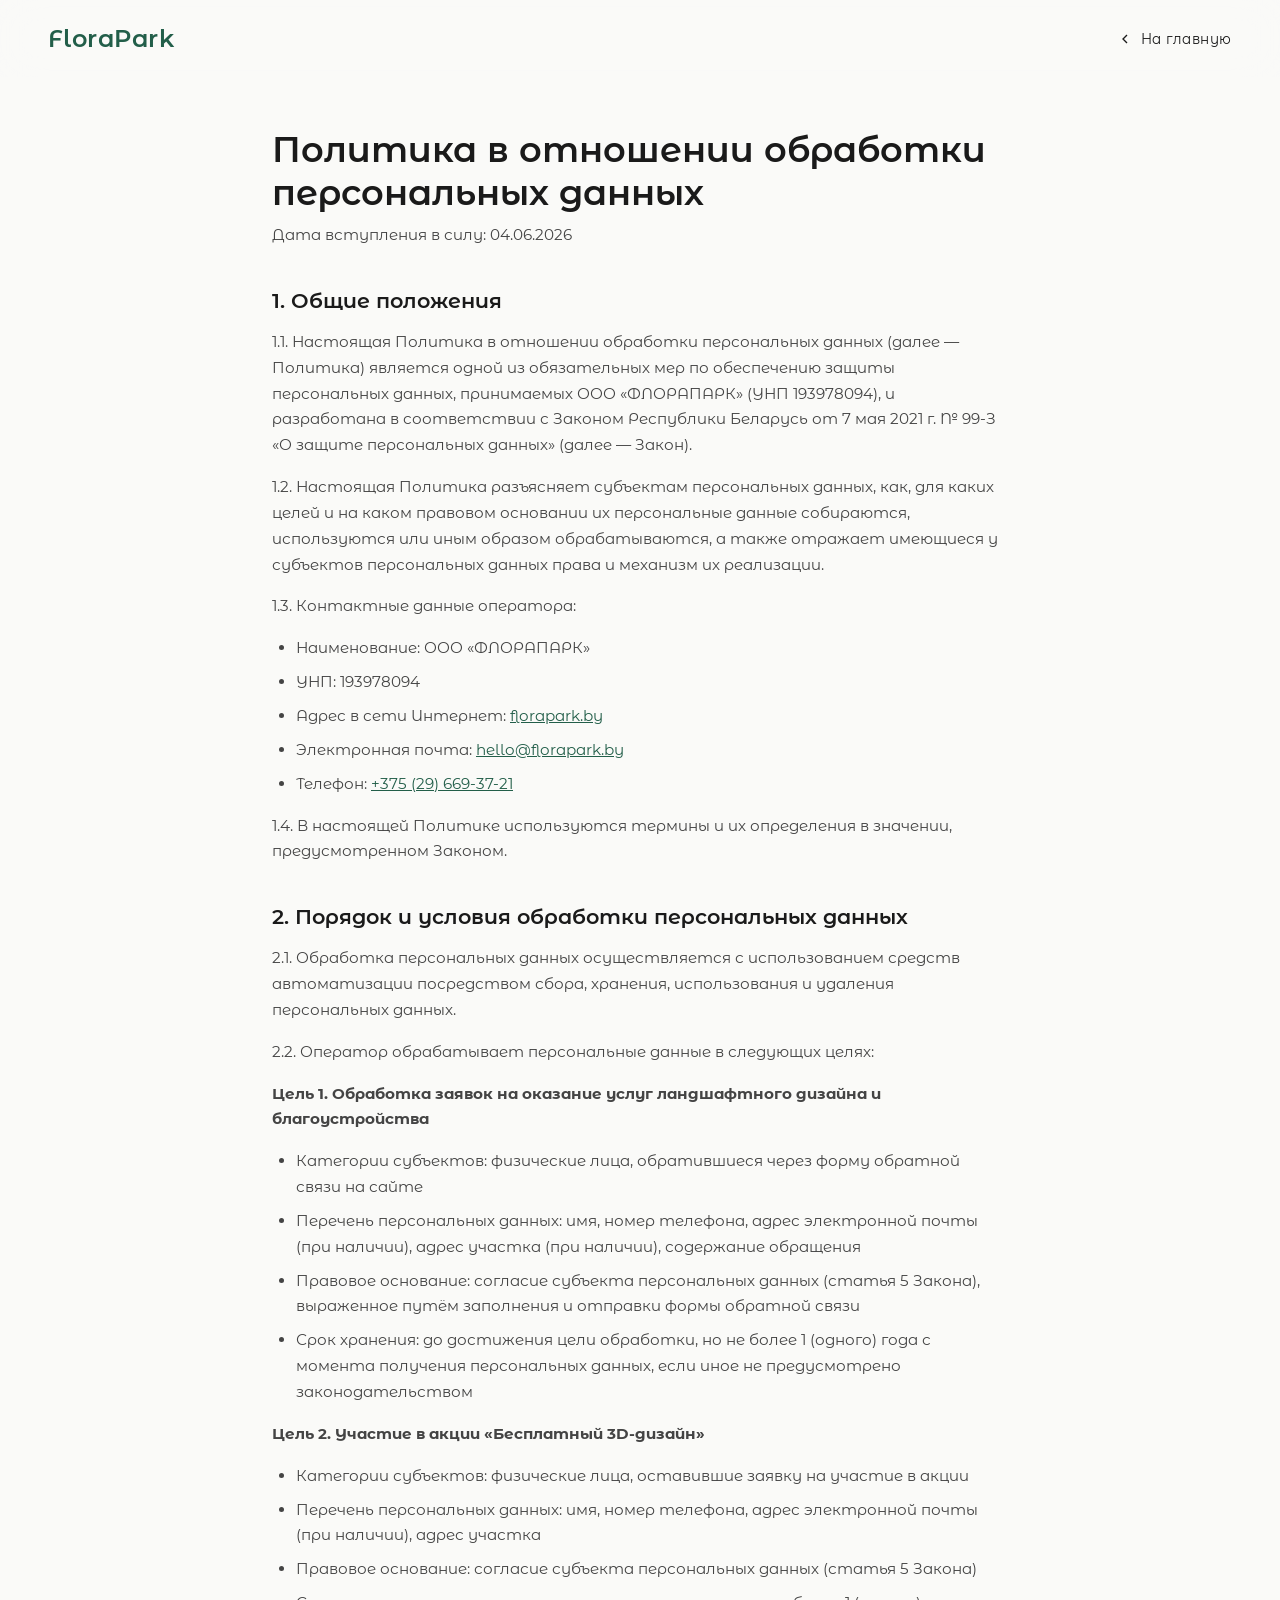
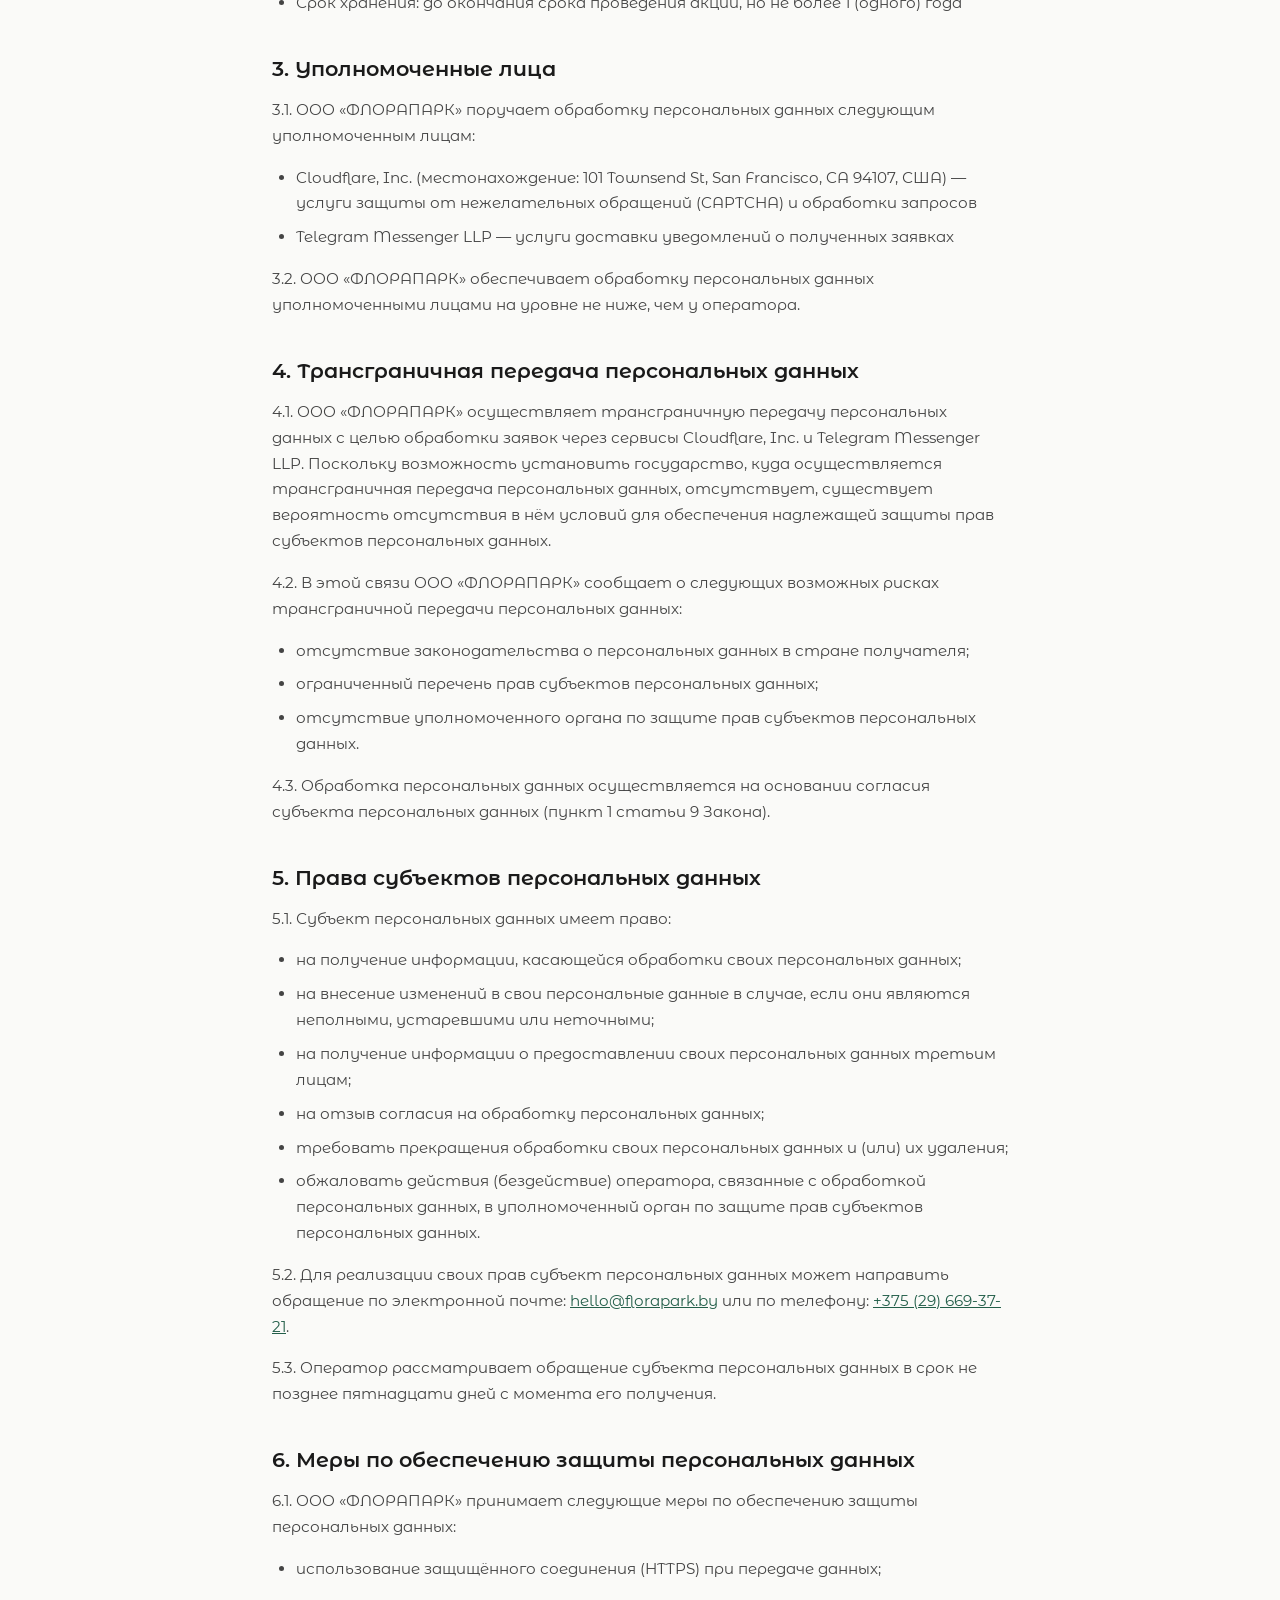
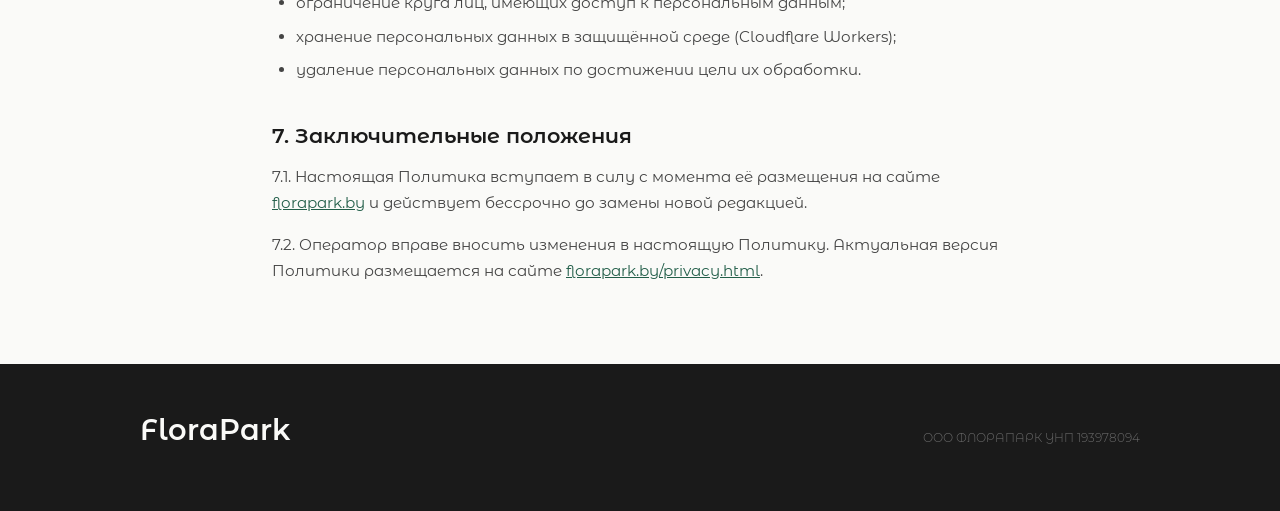
==== privacy.html @ b3382fd6 "Add privacy policy page per Belarus data protection law - Create privacy.html based on Belarus Law N" ====
<!DOCTYPE html>
<html lang="ru">
<head>
    <meta charset="UTF-8">
    <meta name="viewport" content="width=device-width, initial-scale=1.0">
    <title>Политика конфиденциальности — FloraPark</title>
    <meta name="robots" content="noindex, nofollow">
    <link rel="preconnect" href="https://fonts.googleapis.com">
    <link rel="preconnect" href="https://fonts.gstatic.com" crossorigin>
    <link href="https://fonts.googleapis.com/css2?family=Montserrat+Alternates:wght@300;400;500;600;700&display=swap" rel="stylesheet">
    <link rel="stylesheet" href="styles.css">
    <style>
        .privacy-page {
            max-width: 800px;
            margin: 0 auto;
            padding: 8rem 2rem 4rem;
            color: var(--black);
        }
        .privacy-page h1 {
            font-family: var(--font);
            font-size: 2.2rem;
            font-weight: 600;
            margin-bottom: 0.5rem;
        }
        .privacy-date {
            font-size: 0.9rem;
            color: #888;
            margin-bottom: 3rem;
        }
        .privacy-page h2 {
            font-family: var(--font);
            font-size: 1.3rem;
            font-weight: 600;
            margin-top: 2.5rem;
            margin-bottom: 1rem;
        }
        .privacy-page p,
        .privacy-page li {
            font-family: var(--font);
            font-size: 0.95rem;
            line-height: 1.7;
            color: #444;
            margin-bottom: 1rem;
        }
        .privacy-page ul {
            padding-left: 1.5rem;
            margin-bottom: 1rem;
        }
        .privacy-page li {
            margin-bottom: 0.5rem;
        }
        .privacy-page a {
            color: var(--green);
        }
    </style>
</head>
<body>

    <nav class="nav nav--solid">
        <a href="index.html" class="nav-logo">FloraPark</a>
        <a href="index.html" class="nav-back">
            <svg width="16" height="16" viewBox="0 0 24 24" fill="none" stroke="currentColor" stroke-width="2"><polyline points="15 18 9 12 15 6"/></svg>
            На главную
        </a>
    </nav>

    <div class="privacy-page">
        <h1>Политика в отношении обработки персональных данных</h1>
        <p class="privacy-date">Дата вступления в силу: 04.06.2026</p>

        <h2>1. Общие положения</h2>
        <p>1.1. Настоящая Политика в отношении обработки персональных данных (далее — Политика) является одной из обязательных мер по обеспечению защиты персональных данных, принимаемых ООО «ФЛОРАПАРК» (УНП 193978094), и разработана в соответствии с Законом Республики Беларусь от 7 мая 2021 г. № 99-З «О защите персональных данных» (далее — Закон).</p>
        <p>1.2. Настоящая Политика разъясняет субъектам персональных данных, как, для каких целей и на каком правовом основании их персональные данные собираются, используются или иным образом обрабатываются, а также отражает имеющиеся у субъектов персональных данных права и механизм их реализации.</p>
        <p>1.3. Контактные данные оператора:</p>
        <ul>
            <li>Наименование: ООО «ФЛОРАПАРК»</li>
            <li>УНП: 193978094</li>
            <li>Адрес в сети Интернет: <a href="https://florapark.by">florapark.by</a></li>
            <li>Электронная почта: <a href="mailto:hello@florapark.by">hello@florapark.by</a></li>
            <li>Телефон: <a href="tel:+375296693721">+375 (29) 669-37-21</a></li>
        </ul>
        <p>1.4. В настоящей Политике используются термины и их определения в значении, предусмотренном Законом.</p>

        <h2>2. Порядок и условия обработки персональных данных</h2>
        <p>2.1. Обработка персональных данных осуществляется с использованием средств автоматизации посредством сбора, хранения, использования и удаления персональных данных.</p>
        <p>2.2. Оператор обрабатывает персональные данные в следующих целях:</p>

        <p><strong>Цель 1. Обработка заявок на оказание услуг ландшафтного дизайна и благоустройства</strong></p>
        <ul>
            <li>Категории субъектов: физические лица, обратившиеся через форму обратной связи на сайте</li>
            <li>Перечень персональных данных: имя, номер телефона, адрес электронной почты (при наличии), адрес участка (при наличии), содержание обращения</li>
            <li>Правовое основание: согласие субъекта персональных данных (статья 5 Закона), выраженное путём заполнения и отправки формы обратной связи</li>
            <li>Срок хранения: до достижения цели обработки, но не более 1 (одного) года с момента получения персональных данных, если иное не предусмотрено законодательством</li>
        </ul>

        <p><strong>Цель 2. Участие в акции «Бесплатный 3D-дизайн»</strong></p>
        <ul>
            <li>Категории субъектов: физические лица, оставившие заявку на участие в акции</li>
            <li>Перечень персональных данных: имя, номер телефона, адрес электронной почты (при наличии), адрес участка</li>
            <li>Правовое основание: согласие субъекта персональных данных (статья 5 Закона)</li>
            <li>Срок хранения: до окончания срока проведения акции, но не более 1 (одного) года</li>
        </ul>

        <h2>3. Уполномоченные лица</h2>
        <p>3.1. ООО «ФЛОРАПАРК» поручает обработку персональных данных следующим уполномоченным лицам:</p>
        <ul>
            <li>Cloudflare, Inc. (местонахождение: 101 Townsend St, San Francisco, CA 94107, США) — услуги защиты от нежелательных обращений (CAPTCHA) и обработки запросов</li>
            <li>Telegram Messenger LLP — услуги доставки уведомлений о полученных заявках</li>
        </ul>
        <p>3.2. ООО «ФЛОРАПАРК» обеспечивает обработку персональных данных уполномоченными лицами на уровне не ниже, чем у оператора.</p>

        <h2>4. Трансграничная передача персональных данных</h2>
        <p>4.1. ООО «ФЛОРАПАРК» осуществляет трансграничную передачу персональных данных с целью обработки заявок через сервисы Cloudflare, Inc. и Telegram Messenger LLP. Поскольку возможность установить государство, куда осуществляется трансграничная передача персональных данных, отсутствует, существует вероятность отсутствия в нём условий для обеспечения надлежащей защиты прав субъектов персональных данных.</p>
        <p>4.2. В этой связи ООО «ФЛОРАПАРК» сообщает о следующих возможных рисках трансграничной передачи персональных данных:</p>
        <ul>
            <li>отсутствие законодательства о персональных данных в стране получателя;</li>
            <li>ограниченный перечень прав субъектов персональных данных;</li>
            <li>отсутствие уполномоченного органа по защите прав субъектов персональных данных.</li>
        </ul>
        <p>4.3. Обработка персональных данных осуществляется на основании согласия субъекта персональных данных (пункт 1 статьи 9 Закона).</p>

        <h2>5. Права субъектов персональных данных</h2>
        <p>5.1. Субъект персональных данных имеет право:</p>
        <ul>
            <li>на получение информации, касающейся обработки своих персональных данных;</li>
            <li>на внесение изменений в свои персональные данные в случае, если они являются неполными, устаревшими или неточными;</li>
            <li>на получение информации о предоставлении своих персональных данных третьим лицам;</li>
            <li>на отзыв согласия на обработку персональных данных;</li>
            <li>требовать прекращения обработки своих персональных данных и (или) их удаления;</li>
            <li>обжаловать действия (бездействие) оператора, связанные с обработкой персональных данных, в уполномоченный орган по защите прав субъектов персональных данных.</li>
        </ul>
        <p>5.2. Для реализации своих прав субъект персональных данных может направить обращение по электронной почте: <a href="mailto:hello@florapark.by">hello@florapark.by</a> или по телефону: <a href="tel:+375296693721">+375 (29) 669-37-21</a>.</p>
        <p>5.3. Оператор рассматривает обращение субъекта персональных данных в срок не позднее пятнадцати дней с момента его получения.</p>

        <h2>6. Меры по обеспечению защиты персональных данных</h2>
        <p>6.1. ООО «ФЛОРАПАРК» принимает следующие меры по обеспечению защиты персональных данных:</p>
        <ul>
            <li>использование защищённого соединения (HTTPS) при передаче данных;</li>
            <li>ограничение круга лиц, имеющих доступ к персональным данным;</li>
            <li>хранение персональных данных в защищённой среде (Cloudflare Workers);</li>
            <li>удаление персональных данных по достижении цели их обработки.</li>
        </ul>

        <h2>7. Заключительные положения</h2>
        <p>7.1. Настоящая Политика вступает в силу с момента её размещения на сайте <a href="https://florapark.by">florapark.by</a> и действует бессрочно до замены новой редакцией.</p>
        <p>7.2. Оператор вправе вносить изменения в настоящую Политику. Актуальная версия Политики размещается на сайте <a href="https://florapark.by/privacy.html">florapark.by/privacy.html</a>.</p>
    </div>

    <footer class="footer footer--compact">
        <div class="footer-inner">
            <div class="footer-brand">FloraPark</div>
            <p class="footer-copy">ООО ФЛОРАПАРК УНП 193978094</p>
        </div>
    </footer>

</body>
</html>
---- styles.css ----
/* ═══════════════════════════════════════════
   FloraPark — Shared Styles
   ═══════════════════════════════════════════ */

*, *::before, *::after {
    margin: 0;
    padding: 0;
    box-sizing: border-box;
}

:root {
    --green: #225E49;
    --green-light: #2a7359;
    --green-dark: #1a4a3a;
    --white: #FAFAF8;
    --off-white: #F2F0EC;
    --black: #1A1A1A;
    --gray: #6B6B6B;
    --gray-light: #B8B8B8;
    --border: #E5E3DF;
    --font: 'Montserrat Alternates', system-ui, sans-serif;
}

html {
    scroll-behavior: smooth;
    font-size: 16px;
}

body {
    font-family: var(--font);
    color: var(--black);
    background: var(--white);
    overflow-x: hidden;
    -webkit-font-smoothing: antialiased;
}


/* ─── NAV (shared) ─── */

.nav {
    position: fixed;
    top: 0;
    left: 0;
    width: 100%;
    z-index: 100;
    padding: 1.5rem 3rem;
    display: flex;
    justify-content: space-between;
    align-items: center;
    transition: background 0.5s cubic-bezier(0.22, 1, 0.36, 1),
                backdrop-filter 0.5s cubic-bezier(0.22, 1, 0.36, 1);
}

.nav.scrolled,
.nav.nav--solid {
    background: rgba(250, 250, 248, 0.85);
    backdrop-filter: blur(20px);
    -webkit-backdrop-filter: blur(20px);
}

.nav-logo {
    font-family: var(--font);
    font-size: 1.5rem;
    font-weight: 600;
    color: var(--white);
    letter-spacing: 0.02em;
    text-decoration: none;
    transition: color 0.4s;
}

.nav.scrolled .nav-logo,
.nav.nav--solid .nav-logo {
    color: var(--green);
}

.nav-links {
    display: flex;
    gap: 2.5rem;
    list-style: none;
}

.nav-links a {
    font-size: 0.85rem;
    font-weight: 400;
    color: rgba(255,255,255,0.8);
    text-decoration: none;
    letter-spacing: 0.06em;
    text-transform: uppercase;
    position: relative;
    transition: color 0.4s;
}

.nav.scrolled .nav-links a,
.nav.nav--solid .nav-links a {
    color: var(--black);
}

.nav-links a::after {
    content: '';
    position: absolute;
    bottom: -4px;
    left: 0;
    width: 0;
    height: 1px;
    background: currentColor;
    transition: width 0.4s cubic-bezier(0.22, 1, 0.36, 1);
}

.nav-links a:hover::after {
    width: 100%;
}

.nav-back {
    display: inline-flex;
    align-items: center;
    gap: 0.5rem;
    font-size: 0.85rem;
    font-weight: 400;
    color: var(--black);
    text-decoration: none;
    letter-spacing: 0.04em;
    transition: color 0.3s;
}

.nav-back:hover {
    color: var(--green);
}

.nav-back svg {
    transition: transform 0.3s cubic-bezier(0.22, 1, 0.36, 1);
}

.nav-back:hover svg {
    transform: translateX(-3px);
}


/* ─── HERO (index) ─── */

.hero {
    position: relative;
    height: 100vh;
    height: 100dvh;
    display: flex;
    align-items: center;
    justify-content: center;
    overflow: hidden;
}

.hero-video {
    position: absolute;
    inset: 0;
    width: 100%;
    height: 100%;
    object-fit: cover;
    z-index: 0;
}

.hero-overlay {
    position: absolute;
    inset: 0;
    background: linear-gradient(
        to bottom,
        rgba(26, 26, 26, 0.3) 0%,
        rgba(34, 94, 73, 0.35) 50%,
        rgba(26, 26, 26, 0.6) 100%
    );
    z-index: 1;
}

.hero-content {
    position: relative;
    z-index: 2;
    text-align: center;
    max-width: 900px;
    padding: 0 2rem;
}

.hero-tagline {
    font-size: 0.75rem;
    font-weight: 400;
    letter-spacing: 0.25em;
    text-transform: uppercase;
    color: rgba(255,255,255,0.65);
    margin-bottom: 2rem;
    opacity: 0;
    transform: translateY(20px);
}

.hero-title {
    font-size: clamp(2.8rem, 6vw, 5.5rem);
    font-weight: 300;
    line-height: 1.1;
    color: var(--white);
    margin-bottom: 2rem;
}

.hero-title .line {
    display: block;
    overflow: hidden;
}

.hero-title .line-inner {
    display: block;
    opacity: 0;
    transform: translateY(100%);
}

.hero-subtitle {
    font-size: 1.1rem;
    font-weight: 300;
    color: rgba(255,255,255,0.7);
    max-width: 500px;
    margin: 0 auto 3rem;
    line-height: 1.7;
    opacity: 0;
    transform: translateY(20px);
}

.hero-cta {
    display: inline-flex;
    align-items: center;
    gap: 0.75rem;
    padding: 1rem 2.5rem;
    border: 1px solid rgba(255,255,255,0.3);
    color: var(--white);
    text-decoration: none;
    font-size: 0.85rem;
    font-weight: 400;
    letter-spacing: 0.08em;
    text-transform: uppercase;
    transition: all 0.5s cubic-bezier(0.22, 1, 0.36, 1);
    opacity: 0;
    transform: translateY(20px);
    position: relative;
    overflow: hidden;
}

.hero-cta::before {
    content: '';
    position: absolute;
    inset: 0;
    background: var(--white);
    transform: scaleX(0);
    transform-origin: left;
    transition: transform 0.5s cubic-bezier(0.22, 1, 0.36, 1);
    z-index: -1;
}

.hero-cta:hover {
    color: var(--green);
    border-color: var(--white);
}

.hero-cta:hover::before {
    transform: scaleX(1);
}

.hero-cta .arrow {
    transition: transform 0.4s cubic-bezier(0.22, 1, 0.36, 1);
}

.hero-cta:hover .arrow {
    transform: translateX(4px);
}

.hero-scroll {
    position: absolute;
    bottom: 2.5rem;
    left: 50%;
    transform: translateX(-50%);
    z-index: 2;
    display: flex;
    flex-direction: column;
    align-items: center;
    gap: 0.5rem;
    opacity: 0;
}

.hero-scroll span {
    font-size: 0.65rem;
    letter-spacing: 0.15em;
    text-transform: uppercase;
    color: rgba(255,255,255,0.5);
}

.scroll-line {
    width: 1px;
    height: 40px;
    background: rgba(255,255,255,0.2);
    position: relative;
    overflow: hidden;
}

.scroll-line::after {
    content: '';
    position: absolute;
    top: -100%;
    left: 0;
    width: 100%;
    height: 100%;
    background: rgba(255,255,255,0.7);
    animation: scrollPulse 2s ease-in-out infinite;
}

@keyframes scrollPulse {
    0% { top: -100%; }
    50% { top: 100%; }
    100% { top: 100%; }
}


/* ─── SECTION COMMONS ─── */

.section {
    padding: 8rem 3rem;
}

.section-label {
    font-size: 0.7rem;
    font-weight: 500;
    letter-spacing: 0.2em;
    text-transform: uppercase;
    color: var(--green);
    margin-bottom: 1.5rem;
    opacity: 0;
    transform: translateY(20px);
}

.section-title {
    font-size: clamp(2rem, 4vw, 3.5rem);
    font-weight: 300;
    line-height: 1.15;
    color: var(--black);
    margin-bottom: 1.5rem;
    opacity: 0;
    transform: translateY(30px);
}

.section-text {
    font-size: 1rem;
    font-weight: 300;
    line-height: 1.8;
    color: var(--gray);
    max-width: 520px;
    opacity: 0;
    transform: translateY(20px);
}

.reveal {
    opacity: 0;
    transform: translateY(40px);
}

.reveal.visible {
    opacity: 1;
    transform: translateY(0);
    transition: opacity 0.8s cubic-bezier(0.22, 1, 0.36, 1),
                transform 0.8s cubic-bezier(0.22, 1, 0.36, 1);
}


/* ─── ABOUT ─── */

.about {
    background: var(--white);
}

.about-grid {
    max-width: 1200px;
    margin: 0 auto;
    display: grid;
    grid-template-columns: 1fr 1fr;
    gap: 6rem;
    align-items: center;
}

.about-visual {
    position: relative;
    aspect-ratio: 3/4;
    overflow: hidden;
    border-radius: 2px;
}

.about-visual-inner {
    width: 100%;
    height: 100%;
    background: var(--green);
    display: flex;
    align-items: center;
    justify-content: center;
    position: relative;
}

.about-visual svg {
    width: 60%;
    height: auto;
    opacity: 0.15;
}

.about-stat {
    position: absolute;
    bottom: 2rem;
    left: 2rem;
    right: 2rem;
    display: flex;
    gap: 2rem;
}

.stat-item {
    color: var(--white);
}

.stat-number {
    font-size: 2.5rem;
    font-weight: 300;
    line-height: 1;
    margin-bottom: 0.25rem;
}

.stat-label {
    font-size: 0.7rem;
    font-weight: 300;
    letter-spacing: 0.1em;
    text-transform: uppercase;
    opacity: 0.7;
}


/* ─── SERVICES ─── */

.services {
    background: var(--off-white);
}

.services-header {
    max-width: 1200px;
    margin: 0 auto 5rem;
}

.services-grid {
    max-width: 1200px;
    margin: 0 auto;
    display: grid;
    grid-template-columns: repeat(3, 1fr);
    gap: 1px;
    background: var(--border);
}

.service-card {
    background: var(--off-white);
    padding: 3rem 2.5rem;
    position: relative;
    overflow: hidden;
    cursor: default;
    opacity: 0;
    transform: translateY(40px);
}

.service-card::before {
    content: '';
    position: absolute;
    bottom: 0;
    left: 0;
    width: 100%;
    height: 3px;
    background: var(--green);
    transform: scaleX(0);
    transform-origin: left;
    transition: transform 0.6s cubic-bezier(0.22, 1, 0.36, 1);
}

.service-card:hover::before {
    transform: scaleX(1);
}

.service-index {
    font-size: 3rem;
    font-weight: 200;
    color: var(--border);
    line-height: 1;
    margin-bottom: 2rem;
    transition: color 0.5s cubic-bezier(0.22, 1, 0.36, 1);
}

.service-card:hover .service-index {
    color: var(--green);
}

.service-name {
    font-size: 1.5rem;
    font-weight: 500;
    color: var(--black);
    margin-bottom: 1rem;
}

.service-desc {
    font-size: 0.9rem;
    font-weight: 300;
    line-height: 1.7;
    color: var(--gray);
}


/* ─── PROCESS ─── */

.process {
    background: var(--green);
    color: var(--white);
}

.process .section-label { color: rgba(255,255,255,0.5); }
.process .section-title { color: var(--white); }
.process .section-text  { color: rgba(255,255,255,0.65); }

.process-container {
    max-width: 1200px;
    margin: 0 auto;
}

.process-header {
    margin-bottom: 5rem;
    max-width: 600px;
}

.process-steps {
    display: grid;
    grid-template-columns: repeat(4, 1fr);
    gap: 0;
    position: relative;
}

.process-steps::before {
    content: '';
    position: absolute;
    top: 2.5rem;
    left: 5%;
    right: 5%;
    height: 1px;
    background: rgba(255,255,255,0.15);
}

.step {
    padding: 0 1.5rem;
    text-align: left;
    opacity: 0;
    transform: translateY(30px);
}

.step-dot {
    width: 5px;
    height: 5px;
    border-radius: 50%;
    background: var(--white);
    margin-bottom: 2.5rem;
    position: relative;
}

.step-dot::after {
    content: '';
    position: absolute;
    inset: -6px;
    border-radius: 50%;
    border: 1px solid rgba(255,255,255,0.3);
}

.step-number {
    font-size: 0.85rem;
    font-weight: 300;
    opacity: 0.5;
    margin-bottom: 0.75rem;
}

.step-title {
    font-size: 1.35rem;
    font-weight: 500;
    margin-bottom: 0.75rem;
}

.step-desc {
    font-size: 0.85rem;
    font-weight: 300;
    line-height: 1.7;
    opacity: 0.6;
}


/* ─── PORTFOLIO ─── */

.portfolio { background: var(--white); }

.portfolio-header {
    max-width: 1200px;
    margin: 0 auto 4rem;
    display: flex;
    justify-content: space-between;
    align-items: flex-end;
}

.portfolio-grid {
    max-width: 1200px;
    margin: 0 auto;
    display: grid;
    grid-template-columns: 1.2fr 0.8fr;
    grid-template-rows: auto auto;
    gap: 1.5rem;
}

.portfolio-item {
    position: relative;
    overflow: hidden;
    border-radius: 2px;
    cursor: pointer;
    opacity: 0;
    transform: translateY(40px);
    text-decoration: none;
    color: inherit;
    display: block;
}

.portfolio-item:first-child { grid-row: 1 / 3; }

.portfolio-item {
    aspect-ratio: 4 / 3;
    overflow: hidden;
}

.portfolio-img {
    width: 100%;
    height: 100%;
    object-fit: cover;
    display: block;
    transition: transform 0.6s cubic-bezier(0.22, 1, 0.36, 1);
}

.portfolio-item:hover .portfolio-img { transform: scale(1.03); }

.portfolio-item-overlay {
    position: absolute;
    inset: 0;
    background: linear-gradient(to top, rgba(34, 94, 73, 0.8) 0%, transparent 60%);
    opacity: 0;
    transition: opacity 0.5s cubic-bezier(0.22, 1, 0.36, 1);
}

.portfolio-item:hover .portfolio-item-overlay { opacity: 1; }

.portfolio-item-info {
    position: absolute;
    bottom: 2rem;
    left: 2rem;
    color: var(--white);
    transform: translateY(10px);
    opacity: 0;
    transition: all 0.5s cubic-bezier(0.22, 1, 0.36, 1);
}

.portfolio-item:hover .portfolio-item-info {
    transform: translateY(0);
    opacity: 1;
}

.portfolio-item-title {
    font-size: 1.3rem;
    font-weight: 500;
    margin-bottom: 0.25rem;
}

.portfolio-item-cat {
    font-size: 0.75rem;
    font-weight: 300;
    letter-spacing: 0.1em;
    text-transform: uppercase;
    opacity: 0.7;
}

/* portfolio images handled via <img> tags */


/* ─── TESTIMONIAL ─── */

.testimonial { background: var(--off-white); }

.testimonial-container {
    max-width: 800px;
    margin: 0 auto;
    text-align: center;
}

.testimonial-quote {
    font-size: clamp(1.5rem, 3vw, 2.2rem);
    font-weight: 300;
    font-style: italic;
    line-height: 1.5;
    color: var(--black);
    margin-bottom: 2.5rem;
    position: relative;
    opacity: 0;
    transform: translateY(30px);
}

.testimonial-quote::before {
    content: '\201C';
    font-size: 6rem;
    color: var(--green);
    opacity: 0.2;
    position: absolute;
    top: -3rem;
    left: 50%;
    transform: translateX(-50%);
    line-height: 1;
}

.testimonial-author {
    font-size: 0.85rem;
    font-weight: 400;
    color: var(--black);
    opacity: 0;
    transform: translateY(15px);
}

.testimonial-author span {
    display: block;
    font-size: 0.75rem;
    font-weight: 300;
    color: var(--gray);
    margin-top: 0.25rem;
}


/* ─── CTA SECTION (index) ─── */

.cta-section {
    background: var(--white);
    text-align: center;
}

.cta-container {
    max-width: 700px;
    margin: 0 auto;
}

.cta-section .section-title { margin-bottom: 1.5rem; }
.cta-section .section-text  { margin: 0 auto 3rem; }

.cta-btn {
    display: inline-flex;
    align-items: center;
    gap: 0.75rem;
    padding: 1.1rem 3rem;
    background: var(--green);
    color: var(--white);
    text-decoration: none;
    font-size: 0.85rem;
    font-weight: 400;
    letter-spacing: 0.08em;
    text-transform: uppercase;
    border: none;
    cursor: pointer;
    position: relative;
    overflow: hidden;
    transition: transform 0.4s cubic-bezier(0.22, 1, 0.36, 1);
    opacity: 0;
    transform: translateY(20px);
}

.cta-btn::before {
    content: '';
    position: absolute;
    inset: 0;
    background: var(--green-dark);
    transform: scaleX(0);
    transform-origin: left;
    transition: transform 0.5s cubic-bezier(0.22, 1, 0.36, 1);
    z-index: 0;
}

.cta-btn:hover::before { transform: scaleX(1); }

.cta-btn span  { position: relative; z-index: 1; }

.cta-btn .arrow {
    position: relative;
    z-index: 1;
    transition: transform 0.4s cubic-bezier(0.22, 1, 0.36, 1);
}

.cta-btn:hover .arrow { transform: translateX(4px); }


/* ─── FOOTER (shared) ─── */

.footer {
    background: var(--black);
    color: var(--white);
    padding: 5rem 3rem 2.5rem;
}

.footer--compact { padding: 3rem; }

.footer-grid {
    max-width: 1200px;
    margin: 0 auto;
    display: grid;
    grid-template-columns: 1.5fr 1fr 1fr;
    gap: 4rem;
    margin-bottom: 4rem;
}

.footer-brand {
    font-size: 1.8rem;
    font-weight: 600;
    margin-bottom: 1rem;
}

.footer-brand-text {
    font-size: 0.85rem;
    font-weight: 300;
    line-height: 1.7;
    color: rgba(255,255,255,0.5);
    max-width: 280px;
}

.footer-col-title {
    font-size: 0.7rem;
    font-weight: 500;
    letter-spacing: 0.15em;
    text-transform: uppercase;
    color: rgba(255,255,255,0.4);
    margin-bottom: 1.5rem;
}

.footer-col a {
    display: block;
    font-size: 0.9rem;
    font-weight: 300;
    color: rgba(255,255,255,0.7);
    text-decoration: none;
    margin-bottom: 0.75rem;
    transition: color 0.3s;
}

.footer-col a:hover { color: var(--white); }

.footer-bottom {
    max-width: 1200px;
    margin: 0 auto;
    padding-top: 2rem;
    border-top: 1px solid rgba(255,255,255,0.08);
    display: flex;
    justify-content: space-between;
    align-items: center;
}

.footer-inner {
    max-width: 1000px;
    margin: 0 auto;
    display: flex;
    justify-content: space-between;
    align-items: center;
}

.footer-copy {
    font-size: 0.75rem;
    font-weight: 300;
    color: rgba(255,255,255,0.35);
}


/* ─── CURSOR FOLLOWER ─── */

.cursor-follower {
    width: 20px;
    height: 20px;
    border: 1px solid var(--green);
    border-radius: 50%;
    position: fixed;
    pointer-events: none;
    z-index: 9999;
    opacity: 0;
    transition: opacity 0.3s, transform 0.15s cubic-bezier(0.22, 1, 0.36, 1),
                width 0.3s cubic-bezier(0.22, 1, 0.36, 1),
                height 0.3s cubic-bezier(0.22, 1, 0.36, 1);
    transform: translate(-50%, -50%);
}

.cursor-follower.visible { opacity: 1; }

.cursor-follower.hovering {
    width: 50px;
    height: 50px;
    border-color: rgba(34, 94, 73, 0.3);
    background: rgba(34, 94, 73, 0.05);
}


/* ─── MARQUEE ─── */

.marquee {
    overflow: hidden;
    background: var(--green);
    padding: 1rem 0;
    white-space: nowrap;
}

.marquee-track {
    display: flex;
    animation: marqueeScroll 30s linear infinite;
}

.marquee-item {
    font-size: 1rem;
    font-weight: 400;
    color: rgba(255,255,255,0.5);
    padding: 0 2.5rem;
    flex-shrink: 0;
}

.marquee-item .dot {
    display: inline-block;
    width: 4px;
    height: 4px;
    border-radius: 50%;
    background: rgba(255,255,255,0.3);
    margin-left: 2.5rem;
    vertical-align: middle;
}

@keyframes marqueeScroll {
    0%   { transform: translateX(0); }
    100% { transform: translateX(-50%); }
}


/* ─── PROJECT MODAL ─── */

.project-modal {
    position: fixed;
    inset: 0;
    z-index: 1000;
    display: flex;
    align-items: center;
    justify-content: center;
    opacity: 0;
    visibility: hidden;
    transition: opacity 0.5s cubic-bezier(0.22, 1, 0.36, 1),
                visibility 0.5s;
}

.project-modal.active {
    opacity: 1;
    visibility: visible;
}

.project-modal-backdrop {
    position: absolute;
    inset: 0;
    background: rgba(26, 26, 26, 0.92);
    backdrop-filter: blur(10px);
    -webkit-backdrop-filter: blur(10px);
}

.project-modal-content {
    position: relative;
    z-index: 1;
    width: 90%;
    max-width: 1100px;
    max-height: 90vh;
    overflow-y: auto;
    background: var(--white);
    border-radius: 4px;
    transform: translateY(30px);
    transition: transform 0.5s cubic-bezier(0.22, 1, 0.36, 1);
}

.project-modal.active .project-modal-content { transform: translateY(0); }

.project-modal-close {
    position: absolute;
    top: 1.5rem;
    right: 1.5rem;
    z-index: 10;
    width: 44px;
    height: 44px;
    border: 1px solid var(--border);
    border-radius: 50%;
    background: var(--white);
    cursor: pointer;
    display: flex;
    align-items: center;
    justify-content: center;
    transition: border-color 0.3s, transform 0.3s cubic-bezier(0.22, 1, 0.36, 1);
}

.project-modal-close:hover {
    border-color: var(--green);
    transform: rotate(90deg);
}

.project-modal-close svg {
    width: 16px;
    height: 16px;
    stroke: var(--black);
}


/* ─── SLIDER ─── */

.slider {
    position: relative;
    width: 100%;
    aspect-ratio: 16/9;
    overflow: hidden;
}

.slider-track {
    display: flex;
    height: 100%;
    transition: transform 0.6s cubic-bezier(0.22, 1, 0.36, 1);
}

.slider-slide {
    min-width: 100%;
    height: 100%;
    overflow: hidden;
}

.slider-slide-img {
    width: 100%;
    height: 100%;
    object-fit: cover;
    display: block;
}

.slider-controls {
    position: absolute;
    bottom: 1.5rem;
    left: 50%;
    transform: translateX(-50%);
    display: flex;
    align-items: center;
    gap: 1rem;
    z-index: 5;
}

.slider-btn {
    width: 44px;
    height: 44px;
    border-radius: 50%;
    border: 1px solid rgba(255,255,255,0.4);
    background: rgba(255,255,255,0.15);
    backdrop-filter: blur(8px);
    -webkit-backdrop-filter: blur(8px);
    color: var(--white);
    cursor: pointer;
    display: flex;
    align-items: center;
    justify-content: center;
    transition: background 0.3s, border-color 0.3s;
}

.slider-btn:hover {
    background: rgba(255,255,255,0.3);
    border-color: rgba(255,255,255,0.7);
}

.slider-dots {
    display: flex;
    gap: 6px;
}

.slider-dot {
    width: 8px;
    height: 8px;
    border-radius: 50%;
    background: rgba(255,255,255,0.35);
    border: none;
    cursor: pointer;
    transition: background 0.3s, transform 0.3s;
}

.slider-dot.active {
    background: var(--white);
    transform: scale(1.2);
}

.project-modal-body { padding: 3rem; }

.project-modal-title {
    font-size: 2rem;
    font-weight: 400;
    margin-bottom: 0.5rem;
}

.project-modal-cat {
    font-size: 0.75rem;
    font-weight: 400;
    letter-spacing: 0.15em;
    text-transform: uppercase;
    color: var(--green);
    margin-bottom: 2rem;
}

.project-modal-desc {
    font-size: 1rem;
    font-weight: 300;
    line-height: 1.8;
    color: var(--gray);
    max-width: 700px;
    margin-bottom: 2rem;
}

.project-meta {
    display: grid;
    grid-template-columns: repeat(3, 1fr);
    gap: 2rem;
    border-top: 1px solid var(--border);
    padding-top: 2rem;
}

.project-meta-label {
    font-size: 0.7rem;
    font-weight: 500;
    letter-spacing: 0.12em;
    text-transform: uppercase;
    color: var(--gray-light);
    margin-bottom: 0.5rem;
}

.project-meta-value {
    font-size: 0.95rem;
    font-weight: 400;
    color: var(--black);
}


/* ─── PROMO BANNER (index) ─── */

.promo-banner {
    background: var(--off-white);
    position: relative;
    overflow: hidden;
}

.promo-banner-inner {
    max-width: 1200px;
    margin: 0 auto;
    display: grid;
    grid-template-columns: 1fr 1fr;
    gap: 0;
    min-height: 420px;
}

.promo-banner-content {
    padding: 5rem 4rem;
    display: flex;
    flex-direction: column;
    justify-content: center;
}

.promo-banner-badge {
    display: inline-flex;
    align-self: flex-start;
    padding: 0.4rem 1rem;
    background: rgba(34, 94, 73, 0.1);
    color: var(--green);
    font-size: 0.65rem;
    font-weight: 500;
    letter-spacing: 0.15em;
    text-transform: uppercase;
    border-radius: 100px;
    margin-bottom: 1.5rem;
    opacity: 0;
    transform: translateY(20px);
}

.promo-banner-title {
    font-size: clamp(1.8rem, 3vw, 2.5rem);
    font-weight: 300;
    line-height: 1.2;
    color: var(--black);
    margin-bottom: 1rem;
    opacity: 0;
    transform: translateY(20px);
}

.promo-banner-title strong {
    font-weight: 500;
    color: var(--green);
}

.promo-banner-text {
    font-size: 0.95rem;
    font-weight: 300;
    line-height: 1.7;
    color: var(--gray);
    margin-bottom: 2rem;
    max-width: 420px;
    opacity: 0;
    transform: translateY(20px);
}

.promo-banner-link {
    display: inline-flex;
    align-items: center;
    align-self: flex-start;
    gap: 0.75rem;
    padding: 1rem 2.5rem;
    background: var(--green);
    color: var(--white);
    text-decoration: none;
    font-size: 0.85rem;
    font-weight: 400;
    letter-spacing: 0.06em;
    text-transform: uppercase;
    position: relative;
    overflow: hidden;
    transition: transform 0.3s cubic-bezier(0.22, 1, 0.36, 1);
    opacity: 0;
    transform: translateY(20px);
}

.promo-banner-link::before {
    content: '';
    position: absolute;
    inset: 0;
    background: var(--green-dark);
    transform: scaleX(0);
    transform-origin: left;
    transition: transform 0.5s cubic-bezier(0.22, 1, 0.36, 1);
    z-index: 0;
}

.promo-banner-link:hover::before { transform: scaleX(1); }

.promo-banner-link span  { position: relative; z-index: 1; }

.promo-banner-link .arrow {
    position: relative;
    z-index: 1;
    transition: transform 0.4s cubic-bezier(0.22, 1, 0.36, 1);
}

.promo-banner-link:hover .arrow { transform: translateX(4px); }

.promo-banner-visual {
    background: var(--green);
    display: flex;
    align-items: center;
    justify-content: center;
    position: relative;
    overflow: hidden;
}

.promo-banner-visual svg {
    width: 180px;
    height: auto;
    opacity: 0.12;
    position: absolute;
}

.promo-visual-text {
    position: relative;
    z-index: 1;
    text-align: center;
    color: var(--white);
    padding: 2rem;
}

.promo-visual-big {
    font-size: 4rem;
    font-weight: 200;
    line-height: 1;
    margin-bottom: 0.5rem;
}

.promo-visual-sub {
    font-size: 0.75rem;
    font-weight: 400;
    letter-spacing: 0.15em;
    text-transform: uppercase;
    opacity: 0.6;
}


/* ─── PROMO PAGE ─── */

.promo-hero {
    padding: 10rem 3rem 5rem;
    text-align: center;
    background: var(--white);
    position: relative;
    overflow: hidden;
}

.promo-hero::before {
    content: '';
    position: absolute;
    top: -200px;
    left: 50%;
    transform: translateX(-50%);
    width: 800px;
    height: 800px;
    border-radius: 50%;
    background: radial-gradient(circle, rgba(34, 94, 73, 0.06) 0%, transparent 70%);
    pointer-events: none;
}

.promo-badge {
    display: inline-block;
    padding: 0.5rem 1.25rem;
    background: rgba(34, 94, 73, 0.08);
    color: var(--green);
    font-size: 0.7rem;
    font-weight: 500;
    letter-spacing: 0.15em;
    text-transform: uppercase;
    border-radius: 100px;
    margin-bottom: 2rem;
    opacity: 0;
    transform: translateY(20px);
}

.promo-title {
    font-size: clamp(2.2rem, 5vw, 4rem);
    font-weight: 300;
    line-height: 1.15;
    color: var(--black);
    max-width: 800px;
    margin: 0 auto 1.5rem;
    opacity: 0;
    transform: translateY(30px);
}

.promo-title strong {
    font-weight: 500;
    color: var(--green);
}

.promo-subtitle {
    font-size: 1.1rem;
    font-weight: 300;
    line-height: 1.7;
    color: var(--gray);
    max-width: 560px;
    margin: 0 auto 0;
    opacity: 0;
    transform: translateY(20px);
}

/* how it works */
.how-it-works {
    padding: 4rem 3rem 5rem;
    background: var(--white);
}

.steps-row {
    max-width: 900px;
    margin: 0 auto;
    display: grid;
    grid-template-columns: repeat(3, 1fr);
    gap: 3rem;
}

.hw-step {
    text-align: center;
    opacity: 0;
    transform: translateY(30px);
}

.hw-step-icon {
    width: 56px;
    height: 56px;
    border-radius: 50%;
    background: rgba(34, 94, 73, 0.08);
    display: flex;
    align-items: center;
    justify-content: center;
    margin: 0 auto 1.25rem;
}

.hw-step-icon svg {
    width: 24px;
    height: 24px;
    stroke: var(--green);
    fill: none;
}

.hw-step-num {
    font-size: 0.65rem;
    font-weight: 500;
    letter-spacing: 0.15em;
    text-transform: uppercase;
    color: var(--green);
    margin-bottom: 0.5rem;
}

.hw-step-title {
    font-size: 1.1rem;
    font-weight: 500;
    color: var(--black);
    margin-bottom: 0.5rem;
}

.hw-step-desc {
    font-size: 0.85rem;
    font-weight: 300;
    line-height: 1.7;
    color: var(--gray);
}

/* map */
.map-section {
    padding: 0 3rem 6rem;
    background: var(--white);
}

.map-container {
    max-width: 1000px;
    margin: 0 auto;
}

.map-header {
    display: flex;
    justify-content: space-between;
    align-items: flex-end;
    margin-bottom: 2rem;
    flex-wrap: wrap;
    gap: 1rem;
}

.map-header-left h2 {
    font-size: 1.5rem;
    font-weight: 400;
    color: var(--black);
    margin-bottom: 0.35rem;
}

.map-header-left p {
    font-size: 0.85rem;
    font-weight: 300;
    color: var(--gray);
}

.map-legend {
    display: flex;
    align-items: center;
    gap: 1.5rem;
}

.legend-item {
    display: flex;
    align-items: center;
    gap: 0.4rem;
    font-size: 0.75rem;
    font-weight: 400;
    color: var(--gray);
}

.legend-dot {
    width: 10px;
    height: 10px;
    border-radius: 50%;
}

.legend-dot.green { background: var(--green); }
.legend-dot.gray  { background: var(--border); }

.map-wrapper {
    position: relative;
    border-radius: 6px;
    overflow: hidden;
    border: 1px solid var(--border);
    background: var(--off-white);
    opacity: 0;
    transform: translateY(30px);
}

.map-embed {
    width: 100%;
    min-height: 720px;
}

.map-mobile {
    display: none;
}

@media (max-width: 640px) {
    .map-desktop { display: none; }
    .map-mobile {
        display: block;
        min-height: 500px;
    }
}

/* promo cta */
.promo-cta {
    padding: 5rem 3rem;
    background: var(--green);
    text-align: center;
}

.promo-cta-inner {
    max-width: 600px;
    margin: 0 auto;
}

.promo-cta h2 {
    font-size: clamp(1.5rem, 3vw, 2.2rem);
    font-weight: 300;
    color: var(--white);
    margin-bottom: 1rem;
    opacity: 0;
    transform: translateY(20px);
}

.promo-cta p {
    font-size: 0.95rem;
    font-weight: 300;
    line-height: 1.7;
    color: rgba(255,255,255,0.65);
    margin-bottom: 2.5rem;
    opacity: 0;
    transform: translateY(20px);
}

.promo-cta-btn {
    display: inline-flex;
    align-items: center;
    gap: 0.75rem;
    padding: 1.1rem 2.5rem;
    background: var(--white);
    color: var(--green);
    text-decoration: none;
    font-size: 0.85rem;
    font-weight: 500;
    letter-spacing: 0.06em;
    text-transform: uppercase;
    border: none;
    cursor: pointer;
    position: relative;
    overflow: hidden;
    transition: transform 0.3s cubic-bezier(0.22, 1, 0.36, 1);
    opacity: 0;
    transform: translateY(20px);
}

.promo-cta-btn:hover { transform: translateY(-2px); }

.promo-cta-btn .arrow {
    transition: transform 0.4s cubic-bezier(0.22, 1, 0.36, 1);
}

.promo-cta-btn:hover .arrow { transform: translateX(4px); }


/* ─── LOADER ─── */

.page-loader {
    position: fixed;
    inset: 0;
    background: var(--green);
    z-index: 9999;
    display: flex;
    align-items: center;
    justify-content: center;
    transition: opacity 0.6s cubic-bezier(0.22, 1, 0.36, 1),
                visibility 0.6s;
}

.page-loader.hidden {
    opacity: 0;
    visibility: hidden;
}

.loader-text {
    font-size: 1.5rem;
    font-weight: 500;
    color: var(--white);
    opacity: 0;
    transform: translateY(10px);
    animation: loaderFade 0.6s 0.2s forwards;
}

@keyframes loaderFade {
    to { opacity: 1; transform: translateY(0); }
}


/* ─── CONTACT FORM MODAL ─── */

.contact-modal {
    position: fixed;
    inset: 0;
    z-index: 1000;
    display: flex;
    align-items: center;
    justify-content: center;
    opacity: 0;
    visibility: hidden;
    transition: opacity 0.5s cubic-bezier(0.22, 1, 0.36, 1),
                visibility 0.5s;
}

.contact-modal.active {
    opacity: 1;
    visibility: visible;
}

.contact-modal-backdrop {
    position: absolute;
    inset: 0;
    background: rgba(26, 26, 26, 0.92);
    backdrop-filter: blur(10px);
    -webkit-backdrop-filter: blur(10px);
}

.contact-modal-content {
    position: relative;
    z-index: 1;
    width: 90%;
    max-width: 560px;
    max-height: 90vh;
    overflow-y: auto;
    background: var(--white);
    border-radius: 4px;
    transform: translateY(30px);
    transition: transform 0.5s cubic-bezier(0.22, 1, 0.36, 1);
}

.contact-modal.active .contact-modal-content {
    transform: translateY(0);
}

.contact-form-inner {
    padding: 3rem;
}

.contact-form-title {
    font-size: 1.8rem;
    font-weight: 300;
    color: var(--black);
    margin-bottom: 2rem;
}

.contact-form {
    display: flex;
    flex-direction: column;
    gap: 1.25rem;
}

.form-group {
    display: flex;
    flex-direction: column;
    gap: 0.4rem;
}

.form-group label {
    font-size: 0.7rem;
    font-weight: 500;
    letter-spacing: 0.1em;
    text-transform: uppercase;
    color: var(--gray);
}

.form-group input,
.form-group select,
.form-group textarea {
    font-family: var(--font);
    font-size: 0.95rem;
    font-weight: 300;
    color: var(--black);
    padding: 0.85rem 1rem;
    border: 1px solid var(--border);
    border-radius: 2px;
    background: var(--white);
    outline: none;
    transition: border-color 0.3s;
}

.form-group input:focus,
.form-group select:focus,
.form-group textarea:focus {
    border-color: var(--green);
}

.form-group textarea {
    resize: vertical;
    min-height: 100px;
}

.form-submit-btn {
    margin-top: 0.5rem;
    align-self: flex-start;
}

.form-status {
    font-size: 0.85rem;
    font-weight: 400;
    min-height: 1.25rem;
    margin-top: 0.5rem;
}

.form-status.sending { color: var(--gray); }
.form-status.success { color: var(--green); }
.form-status.error   { color: #c0392b; }

/* Success screen — hidden by default */
.form-success {
    display: none !important;
    flex-direction: column;
    align-items: center;
    justify-content: center;
    text-align: center;
    padding: 4rem 2rem;
    gap: 1rem;
}

.form-success.visible {
    display: flex !important;
    animation: successFadeIn 0.5s cubic-bezier(0.22, 1, 0.36, 1);
}

.form-success-icon {
    width: 64px;
    height: 64px;
    min-width: 64px;
    min-height: 64px;
    border-radius: 50%;
    background: var(--green);
    display: flex;
    align-items: center;
    justify-content: center;
    overflow: hidden;
}

.form-success-icon svg {
    width: 32px;
    height: 32px;
    min-width: 32px;
    min-height: 32px;
    max-width: 32px;
    max-height: 32px;
    stroke: var(--white);
    fill: none;
}

.form-success h3 {
    font-size: 1.5rem;
    font-weight: 400;
    color: var(--black);
    margin: 0;
}

.form-success p {
    font-size: 0.95rem;
    font-weight: 300;
    color: var(--gray);
    margin: 0;
}

@keyframes successFadeIn {
    from { opacity: 0; transform: scale(0.9); }
    to   { opacity: 1; transform: scale(1); }
}

/* Turnstile widget */
.cf-turnstile {
    margin-top: 0.25rem;
}


/* ═══════════════════════════════════════════
   RESPONSIVE
   ═══════════════════════════════════════════ */

@media (max-width: 1024px) {
    .section { padding: 5rem 2rem; }
    .nav { padding: 1.25rem 2rem; }
    .about-grid { grid-template-columns: 1fr; gap: 3rem; }
    .about-visual { max-height: 400px; }
    .services-grid { grid-template-columns: 1fr 1fr; }
    .process-steps { grid-template-columns: 1fr 1fr; gap: 3rem; }
    .process-steps::before { display: none; }
    .portfolio-grid { grid-template-columns: 1fr; }
    .portfolio-item:first-child { grid-row: auto; }
    .footer-grid { grid-template-columns: 1fr 1fr; gap: 2rem; }
    .project-meta { grid-template-columns: 1fr 1fr; }
    .promo-banner-inner { grid-template-columns: 1fr; }
    .promo-banner-content { padding: 3rem 2rem; }
    .promo-banner-visual { min-height: 250px; }
}

@media (max-width: 768px) {
    .promo-hero { padding: 8rem 1.25rem 3rem; }
    .how-it-works { padding: 3rem 1.25rem 4rem; }
    .steps-row { grid-template-columns: 1fr; gap: 2rem; }
    .map-section { padding: 0 1.25rem 4rem; }
    .map-header { flex-direction: column; align-items: flex-start; }
    .promo-cta { padding: 4rem 1.25rem; }
    .footer--compact { padding: 2rem 1.25rem; }
    .footer-inner { flex-direction: column; gap: 0.75rem; text-align: center; }
}

/* ─── BURGER MENU ─── */
.nav-burger {
    display: none;
    flex-direction: column;
    justify-content: center;
    gap: 5px;
    background: none;
    border: none;
    cursor: pointer;
    padding: 4px;
    z-index: 1001;
}

.nav-burger span {
    display: block;
    width: 24px;
    height: 2px;
    background: var(--white);
    border-radius: 2px;
    transition: transform 0.3s, opacity 0.3s, background 0.4s;
}

.nav.scrolled .nav-burger span,
.nav.nav--solid .nav-burger span {
    background: var(--black);
}

.nav-burger.active span:nth-child(1) {
    transform: translateY(7px) rotate(45deg);
}

.nav-burger.active span:nth-child(2) {
    opacity: 0;
}

.nav-burger.active span:nth-child(3) {
    transform: translateY(-7px) rotate(-45deg);
}

@media (max-width: 640px) {
    .section { padding: 4rem 1.25rem; }
    .nav { padding: 1rem 1.25rem; }
    .nav-burger { display: flex; }
    .nav-links {
        display: flex;
        flex-direction: column;
        position: fixed;
        top: 0;
        right: 0;
        width: 100%;
        height: 100vh;
        background: var(--white);
        justify-content: center;
        align-items: center;
        gap: 2rem;
        opacity: 0;
        pointer-events: none;
        transition: opacity 0.3s;
        z-index: 1000;
    }
    .nav-links.open {
        opacity: 1;
        pointer-events: all;
    }
    .nav-links a {
        color: var(--black) !important;
        font-size: 1.25rem;
        letter-spacing: 0.08em;
    }
    .nav-burger.active span {
        background: var(--black);
    }
    .services-grid { grid-template-columns: 1fr; }
    .process-steps { grid-template-columns: 1fr; }
    .footer-grid { grid-template-columns: 1fr; gap: 2rem; }
    .portfolio-header { flex-direction: column; align-items: flex-start; gap: 1rem; }
    .cursor-follower { display: none; }
    .project-modal-body { padding: 1.5rem; }
    .project-meta { grid-template-columns: 1fr; }
}
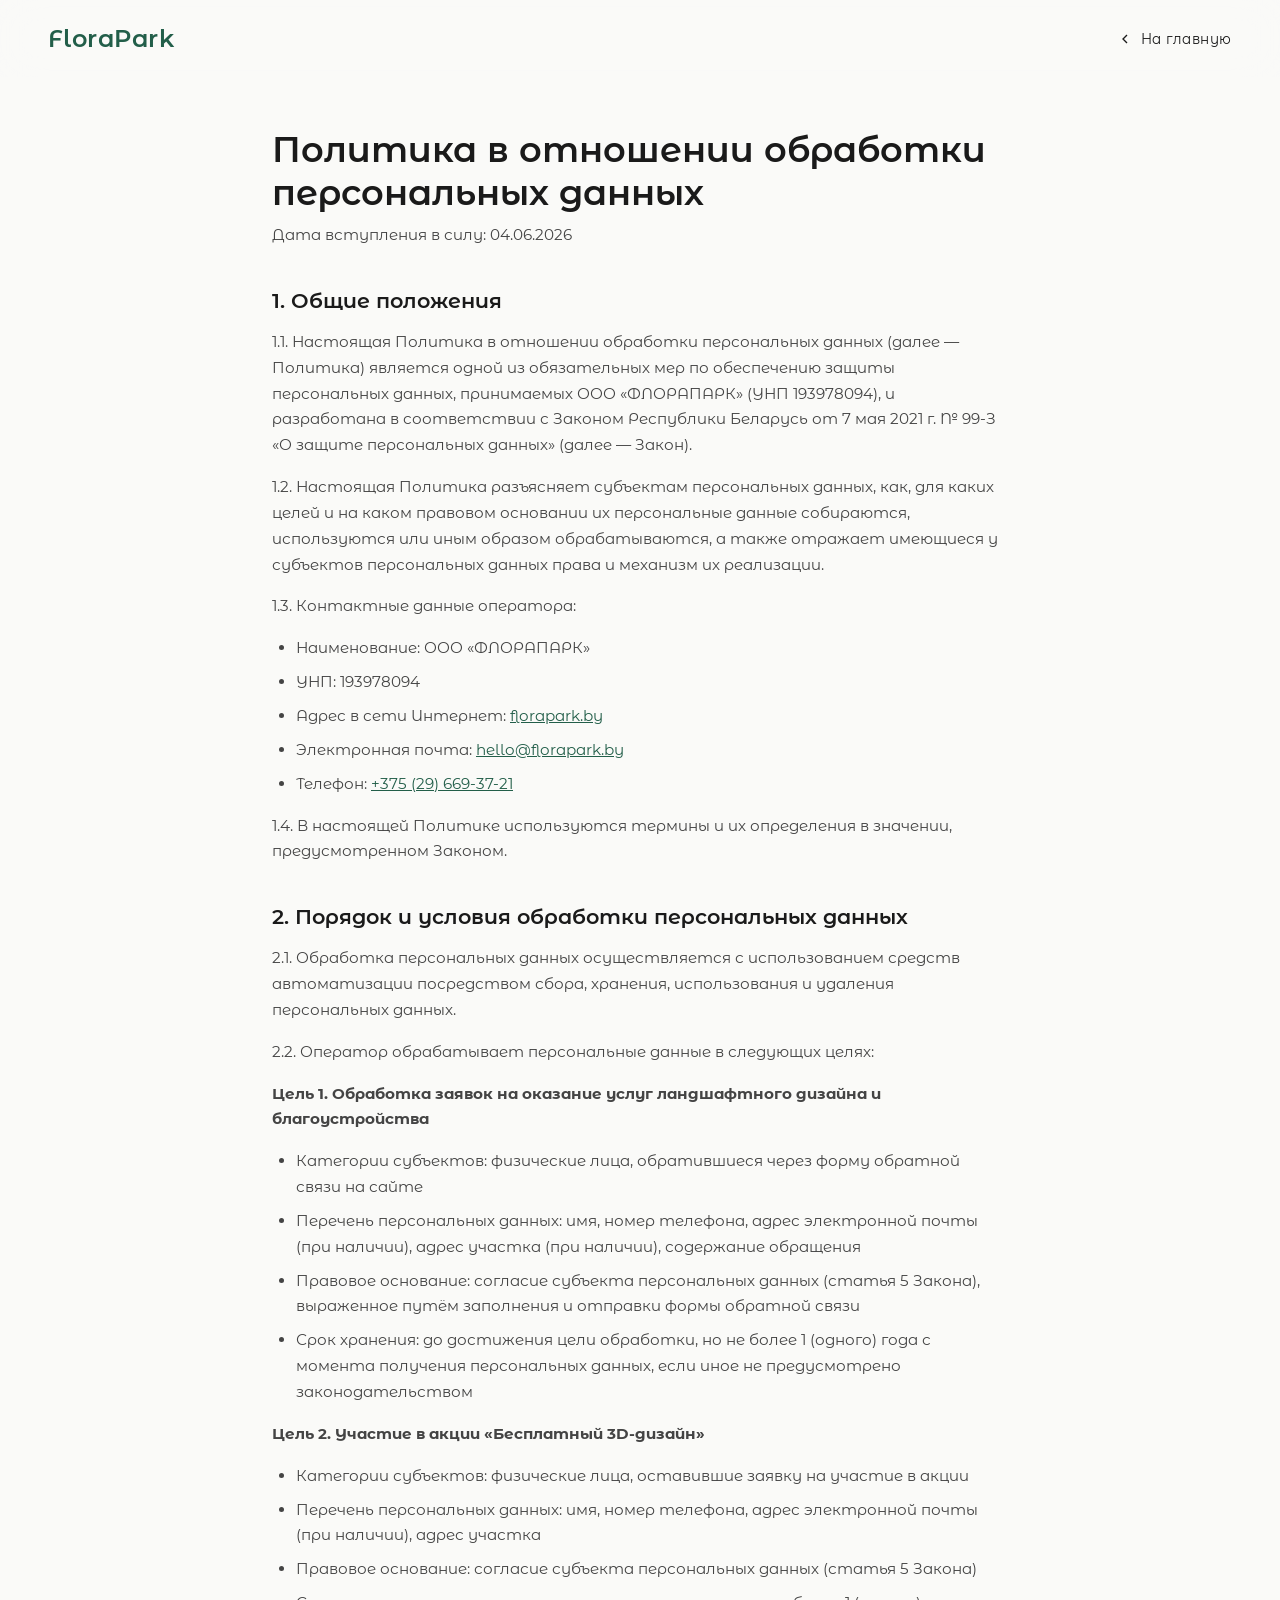
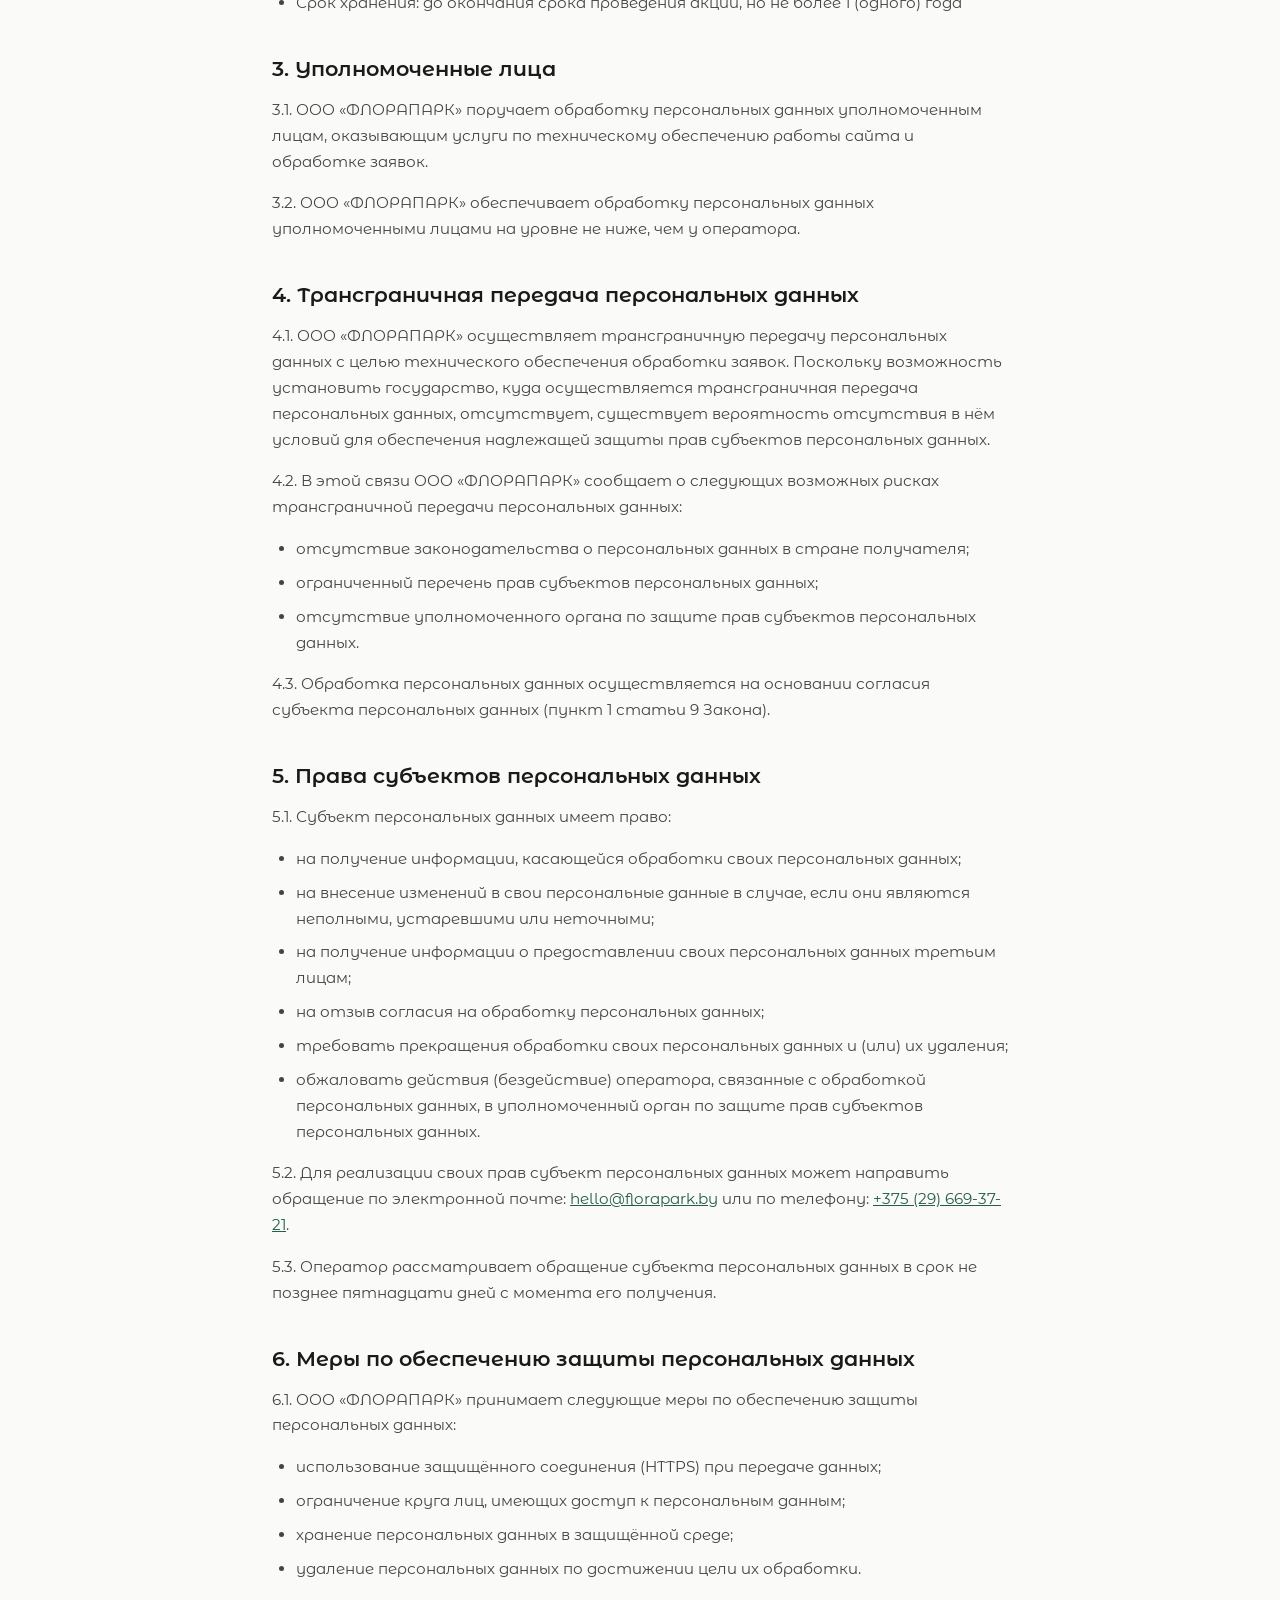
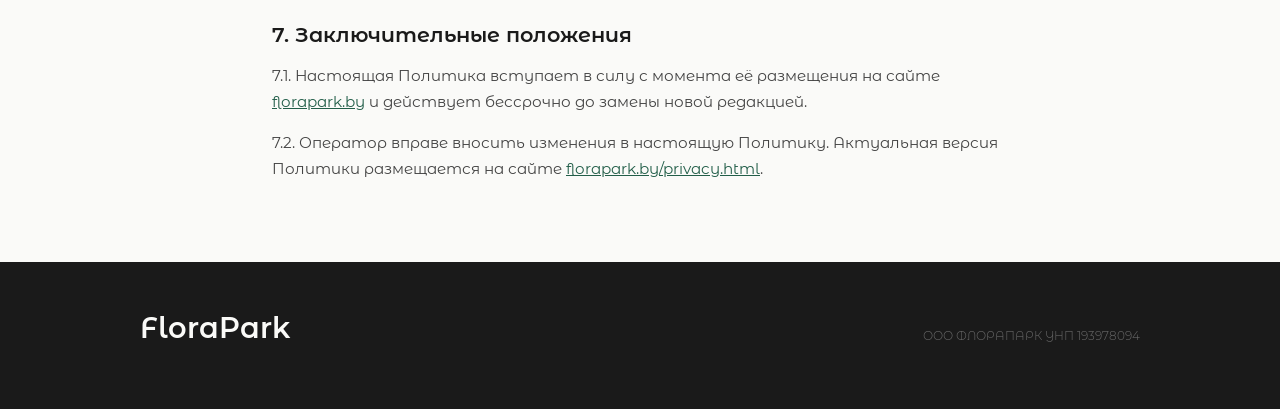
==== commit a8827c3f: "Remove specific service names from privacy policy Co-Authored-By: Claude Opus 4.6 <noreply@anthropic" ====
--- a/privacy.html
+++ b/privacy.html
@@ -102,15 +102,11 @@
         </ul>
 
         <h2>3. Уполномоченные лица</h2>
-        <p>3.1. ООО «ФЛОРАПАРК» поручает обработку персональных данных следующим уполномоченным лицам:</p>
-        <ul>
-            <li>Cloudflare, Inc. (местонахождение: 101 Townsend St, San Francisco, CA 94107, США) — услуги защиты от нежелательных обращений (CAPTCHA) и обработки запросов</li>
-            <li>Telegram Messenger LLP — услуги доставки уведомлений о полученных заявках</li>
-        </ul>
+        <p>3.1. ООО «ФЛОРАПАРК» поручает обработку персональных данных уполномоченным лицам, оказывающим услуги по техническому обеспечению работы сайта и обработке заявок.</p>
         <p>3.2. ООО «ФЛОРАПАРК» обеспечивает обработку персональных данных уполномоченными лицами на уровне не ниже, чем у оператора.</p>
 
         <h2>4. Трансграничная передача персональных данных</h2>
-        <p>4.1. ООО «ФЛОРАПАРК» осуществляет трансграничную передачу персональных данных с целью обработки заявок через сервисы Cloudflare, Inc. и Telegram Messenger LLP. Поскольку возможность установить государство, куда осуществляется трансграничная передача персональных данных, отсутствует, существует вероятность отсутствия в нём условий для обеспечения надлежащей защиты прав субъектов персональных данных.</p>
+        <p>4.1. ООО «ФЛОРАПАРК» осуществляет трансграничную передачу персональных данных с целью технического обеспечения обработки заявок. Поскольку возможность установить государство, куда осуществляется трансграничная передача персональных данных, отсутствует, существует вероятность отсутствия в нём условий для обеспечения надлежащей защиты прав субъектов персональных данных.</p>
         <p>4.2. В этой связи ООО «ФЛОРАПАРК» сообщает о следующих возможных рисках трансграничной передачи персональных данных:</p>
         <ul>
             <li>отсутствие законодательства о персональных данных в стране получателя;</li>
@@ -137,7 +133,7 @@
         <ul>
             <li>использование защищённого соединения (HTTPS) при передаче данных;</li>
             <li>ограничение круга лиц, имеющих доступ к персональным данным;</li>
-            <li>хранение персональных данных в защищённой среде (Cloudflare Workers);</li>
+            <li>хранение персональных данных в защищённой среде;</li>
             <li>удаление персональных данных по достижении цели их обработки.</li>
         </ul>
 
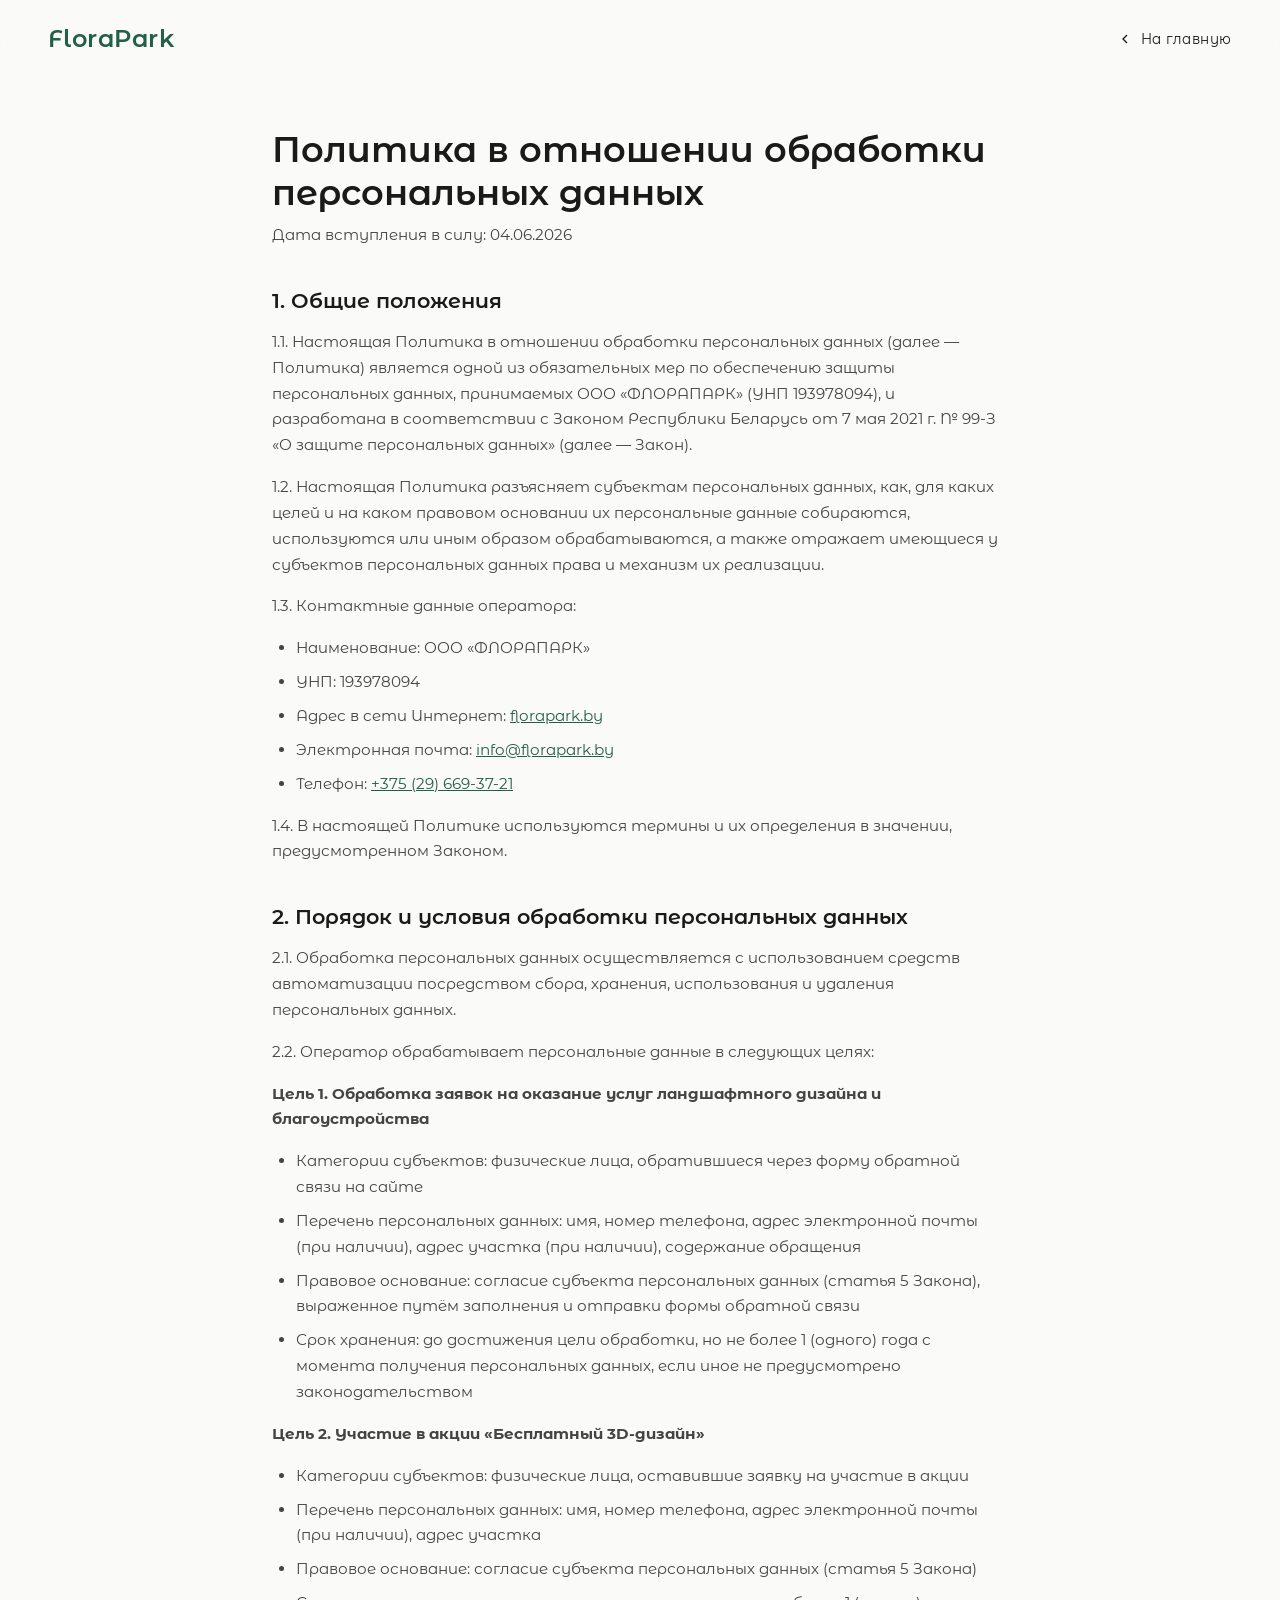
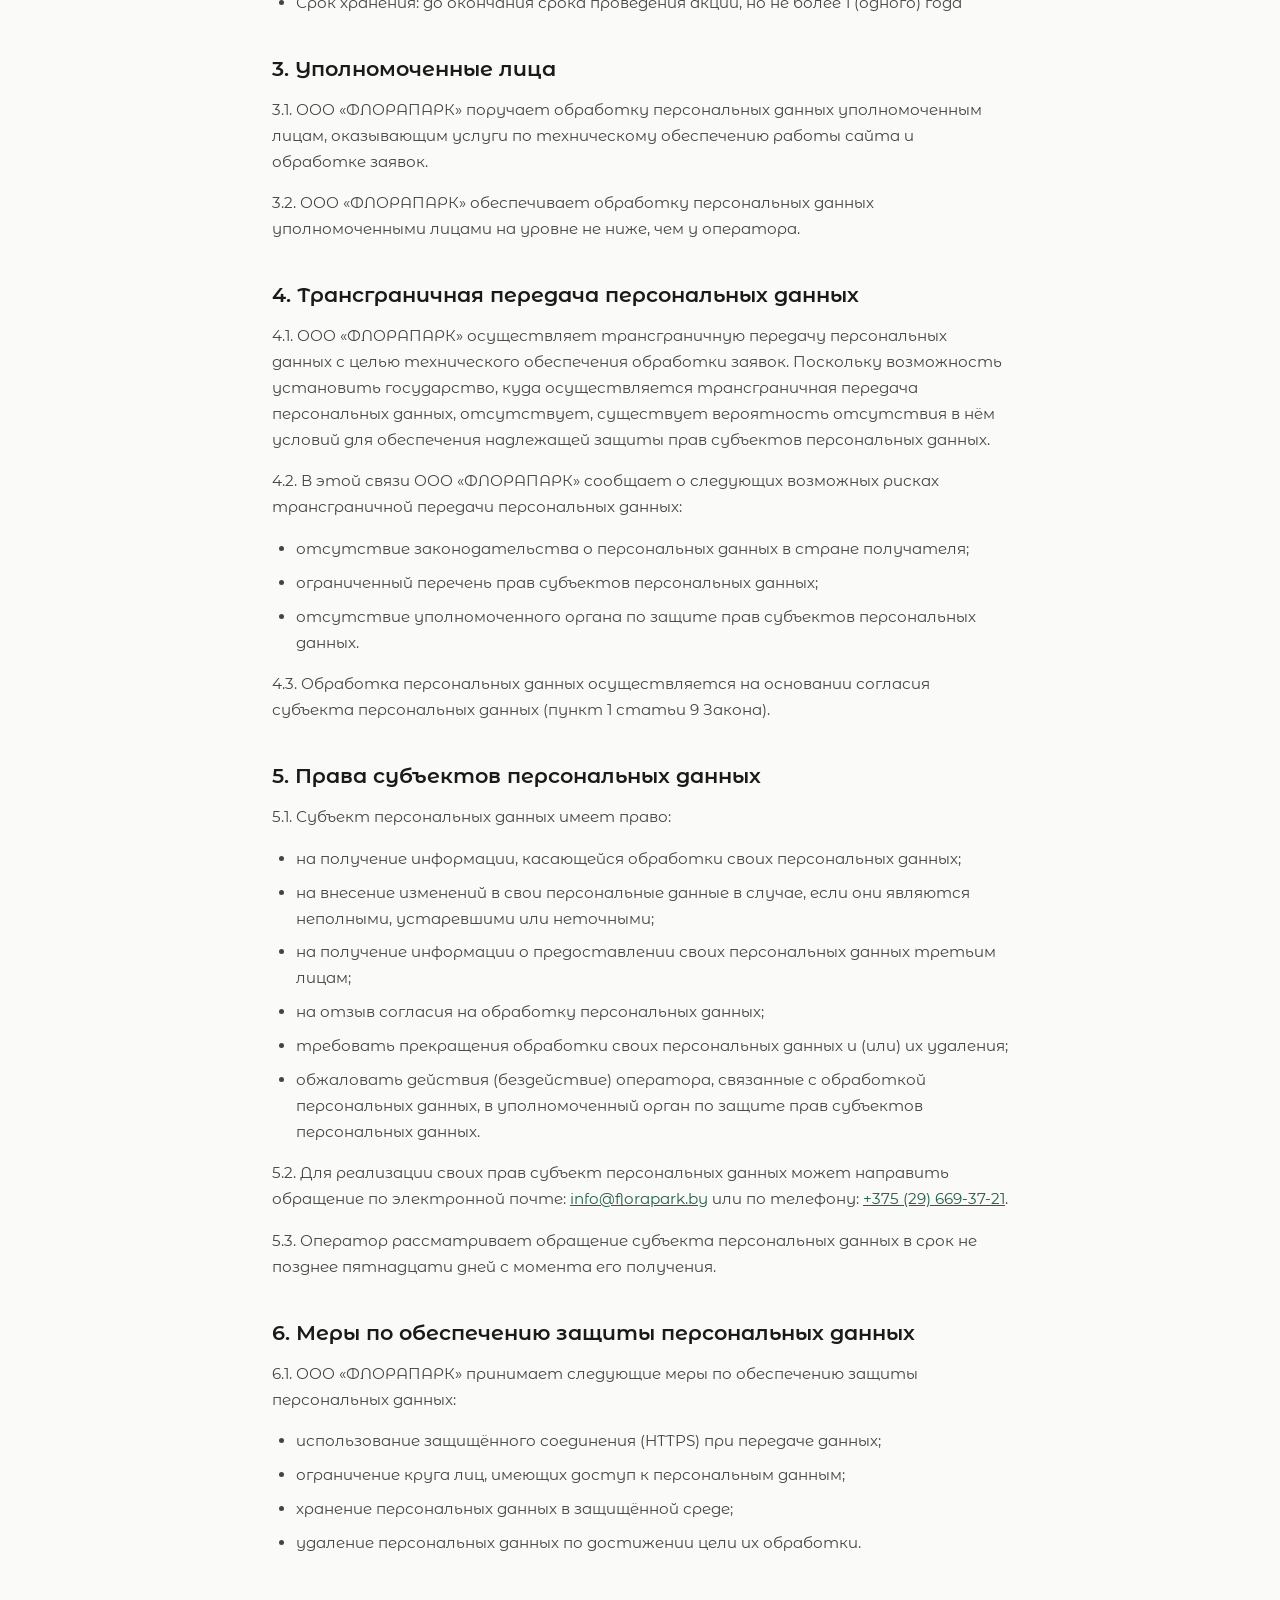
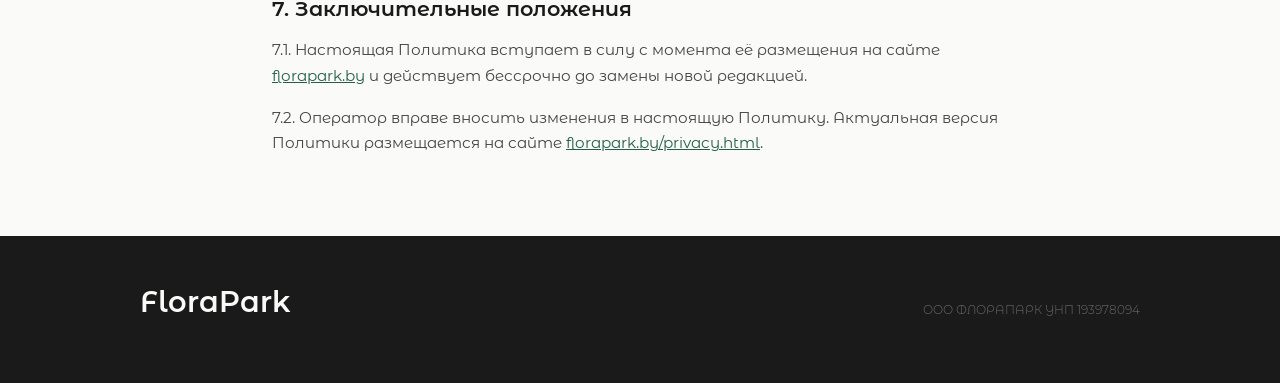
==== commit 8ef0d346: "Replace email with info@florapark.by, add consent checkbox to forms - Update all email references fr" ====
--- a/privacy.html
+++ b/privacy.html
@@ -76,7 +76,7 @@
             <li>Наименование: ООО «ФЛОРАПАРК»</li>
             <li>УНП: 193978094</li>
             <li>Адрес в сети Интернет: <a href="https://florapark.by">florapark.by</a></li>
-            <li>Электронная почта: <a href="mailto:hello@florapark.by">hello@florapark.by</a></li>
+            <li>Электронная почта: <a href="mailto:info@florapark.by">info@florapark.by</a></li>
             <li>Телефон: <a href="tel:+375296693721">+375 (29) 669-37-21</a></li>
         </ul>
         <p>1.4. В настоящей Политике используются термины и их определения в значении, предусмотренном Законом.</p>
@@ -125,7 +125,7 @@
             <li>требовать прекращения обработки своих персональных данных и (или) их удаления;</li>
             <li>обжаловать действия (бездействие) оператора, связанные с обработкой персональных данных, в уполномоченный орган по защите прав субъектов персональных данных.</li>
         </ul>
-        <p>5.2. Для реализации своих прав субъект персональных данных может направить обращение по электронной почте: <a href="mailto:hello@florapark.by">hello@florapark.by</a> или по телефону: <a href="tel:+375296693721">+375 (29) 669-37-21</a>.</p>
+        <p>5.2. Для реализации своих прав субъект персональных данных может направить обращение по электронной почте: <a href="mailto:info@florapark.by">info@florapark.by</a> или по телефону: <a href="tel:+375296693721">+375 (29) 669-37-21</a>.</p>
         <p>5.3. Оператор рассматривает обращение субъекта персональных данных в срок не позднее пятнадцати дней с момента его получения.</p>
 
         <h2>6. Меры по обеспечению защиты персональных данных</h2>
--- a/styles.css
+++ b/styles.css
@@ -1765,6 +1765,29 @@
 }
 
 /* Turnstile widget */
+.consent-check {
+    display: flex;
+    align-items: flex-start;
+    gap: 0.5rem;
+    font-family: var(--font);
+    font-size: 0.82rem;
+    color: #666;
+    cursor: pointer;
+    margin-top: 0.25rem;
+}
+
+.consent-check input[type="checkbox"] {
+    margin-top: 0.2rem;
+    accent-color: var(--green);
+    cursor: pointer;
+    flex-shrink: 0;
+}
+
+.consent-check a {
+    color: var(--green);
+    text-decoration: underline;
+}
+
 .cf-turnstile {
     margin-top: 0.25rem;
 }
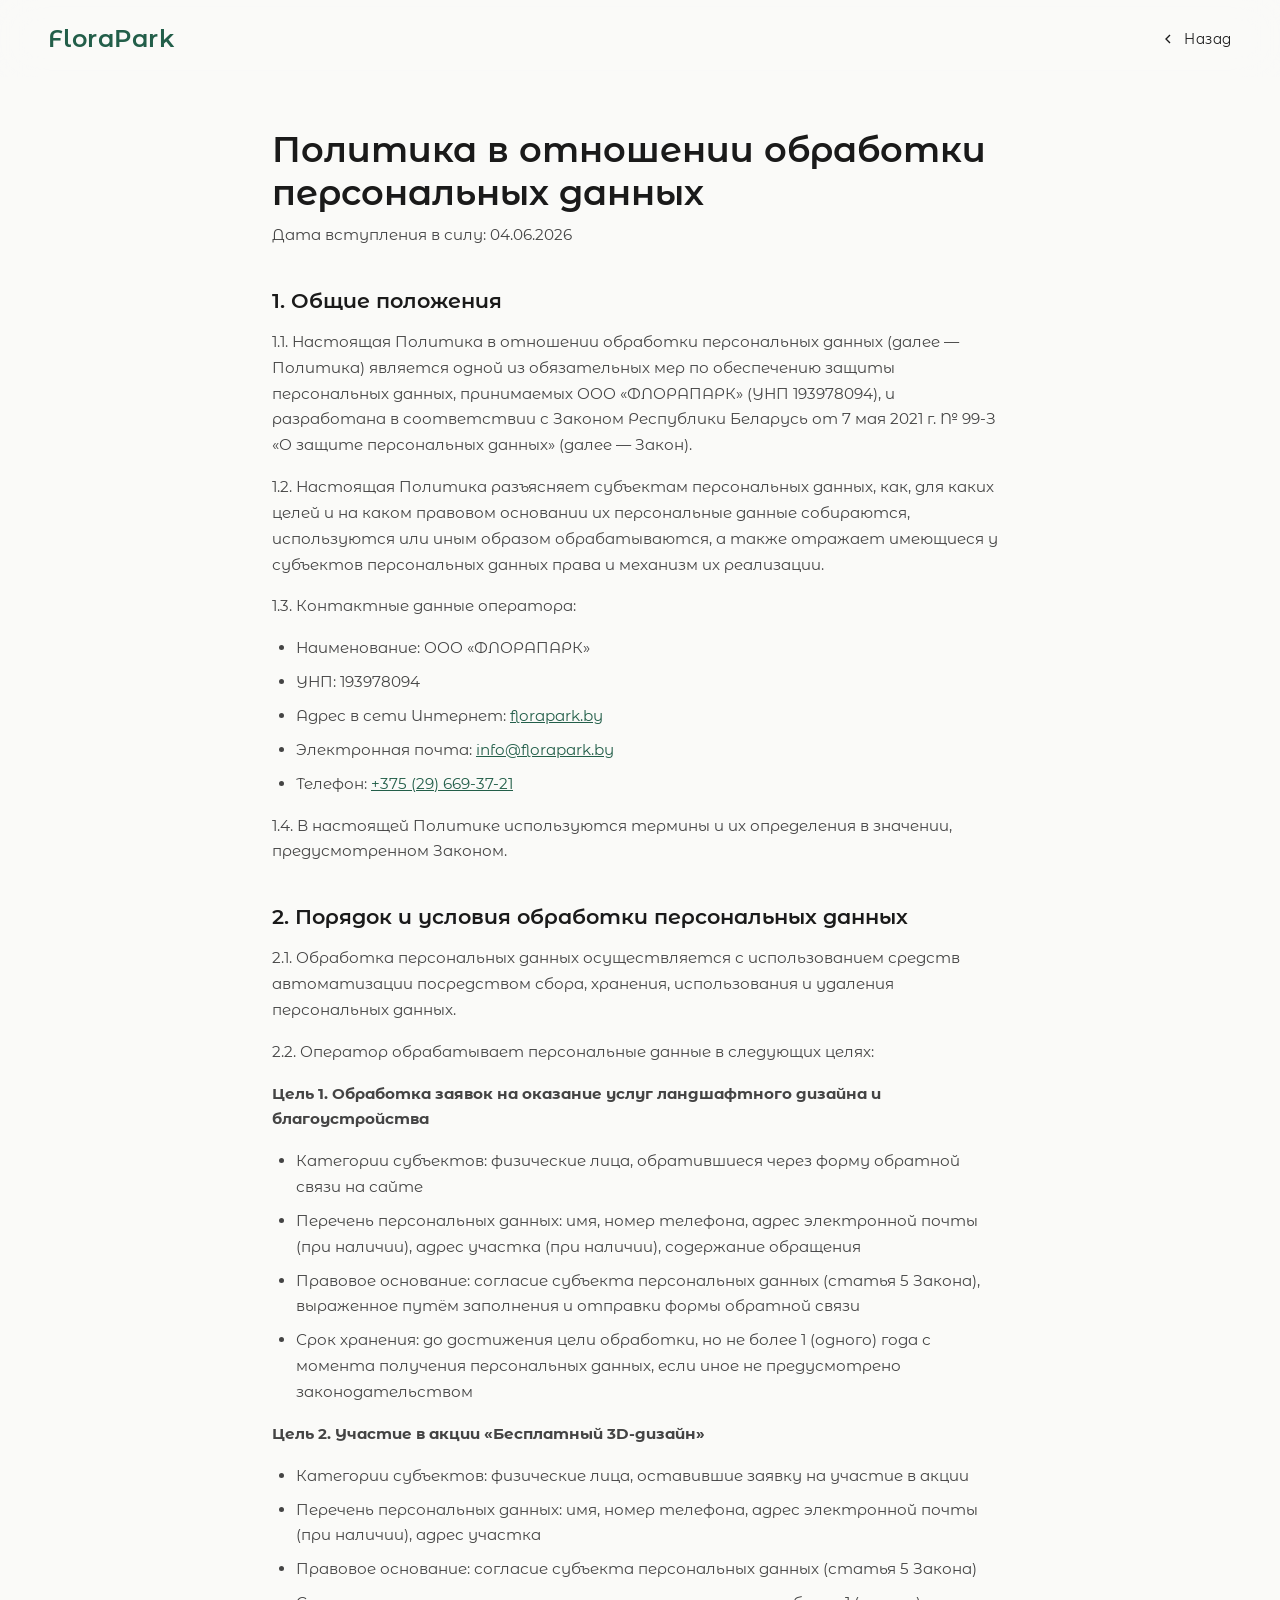
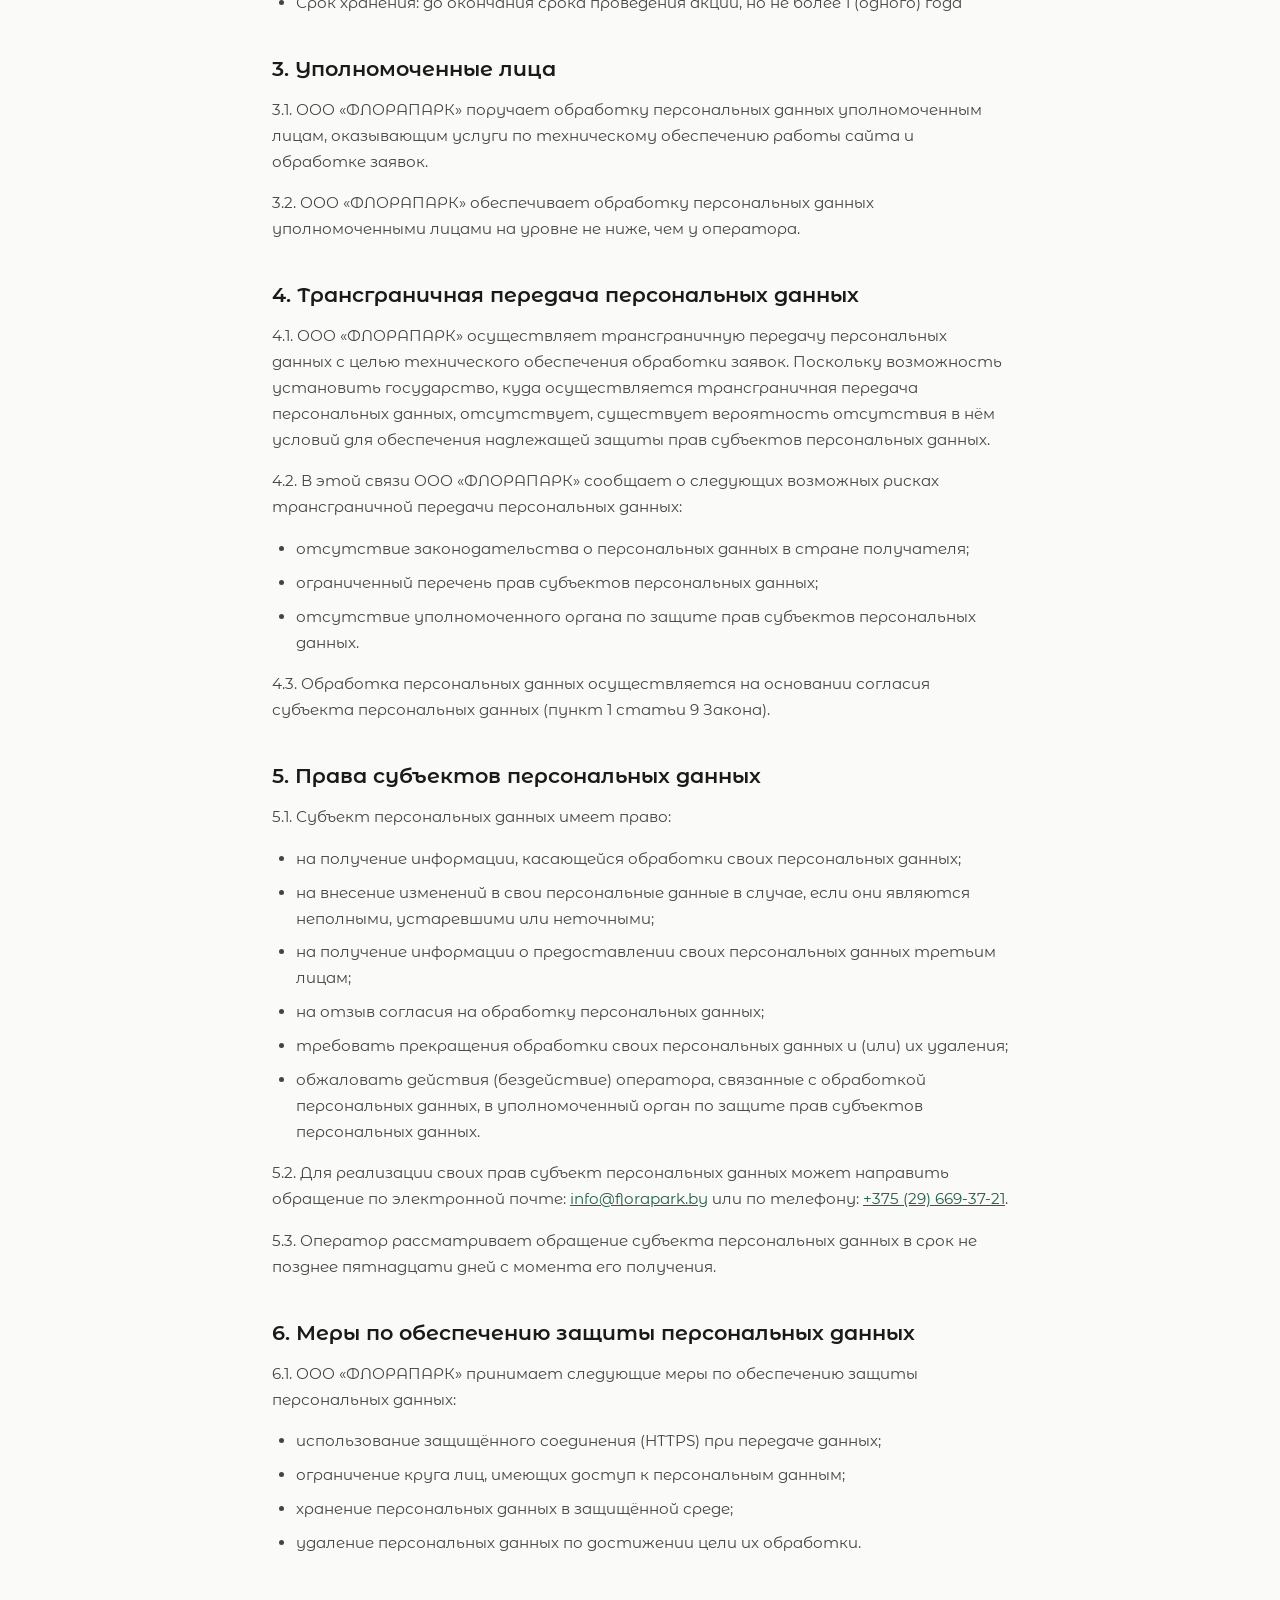
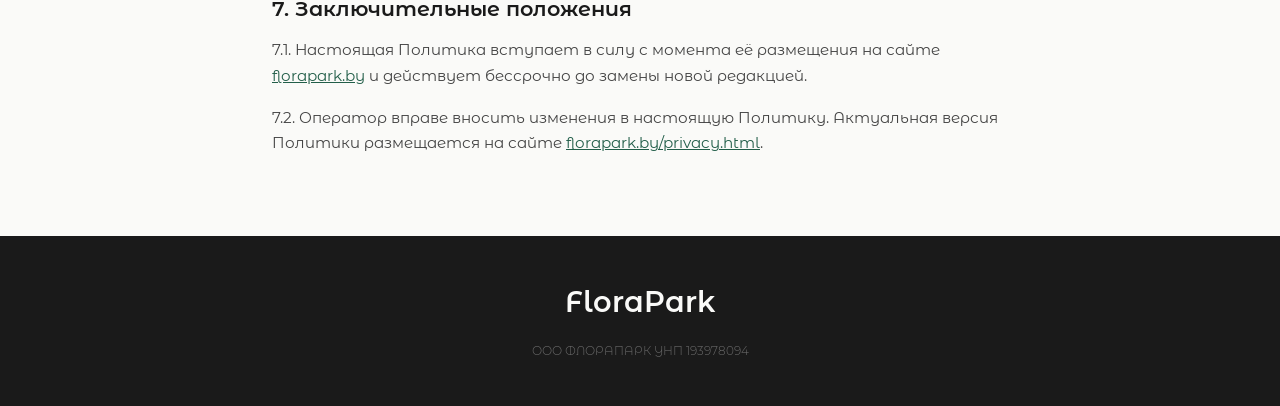
==== commit 9ae8b2cf: "Privacy page back link returns to promo if came from promo Co-Authored-By: Claude Opus 4.6 <noreply@" ====
--- a/privacy.html
+++ b/privacy.html
@@ -60,9 +60,18 @@
         <a href="index.html" class="nav-logo">FloraPark</a>
         <a href="index.html" class="nav-back">
             <svg width="16" height="16" viewBox="0 0 24 24" fill="none" stroke="currentColor" stroke-width="2"><polyline points="15 18 9 12 15 6"/></svg>
-            На главную
+            Назад
         </a>
     </nav>
+    <script>
+    (function() {
+        var back = document.querySelector('.nav-back');
+        var ref = document.referrer;
+        if (ref && ref.indexOf('promo') !== -1) {
+            back.href = 'promo.html';
+        }
+    })();
+    </script>
 
     <div class="privacy-page">
         <h1>Политика в отношении обработки персональных данных</h1>
--- a/styles.css
+++ b/styles.css
@@ -866,6 +866,35 @@
     color: rgba(255,255,255,0.35);
 }
 
+.footer-links {
+    display: flex;
+    gap: 1.5rem;
+}
+
+.footer-links a,
+.footer-links a:visited {
+    font-family: var(--font);
+    font-size: 0.75rem;
+    font-weight: 300;
+    color: rgba(255,255,255,0.35);
+    text-decoration: underline;
+    transition: color 0.3s;
+}
+
+.footer-links a:hover {
+    color: rgba(255,255,255,0.6);
+}
+
+/* compact footer links */
+.footer--compact .footer-inner {
+    flex-direction: column;
+    gap: 0.5rem;
+    text-align: center;
+}
+
+.footer--compact .footer-links {
+    gap: 1rem;
+}
 
 /* ─── CURSOR FOLLOWER ─── */
 
@@ -1900,6 +1929,8 @@
     .services-grid { grid-template-columns: 1fr; }
     .process-steps { grid-template-columns: 1fr; }
     .footer-grid { grid-template-columns: 1fr; gap: 2rem; }
+    .footer-bottom { flex-direction: column; gap: 0.75rem; text-align: center; }
+    .footer-links { flex-direction: column; gap: 0.5rem; }
     .portfolio-header { flex-direction: column; align-items: flex-start; gap: 1rem; }
     .cursor-follower { display: none; }
     .project-modal-body { padding: 1.5rem; }
